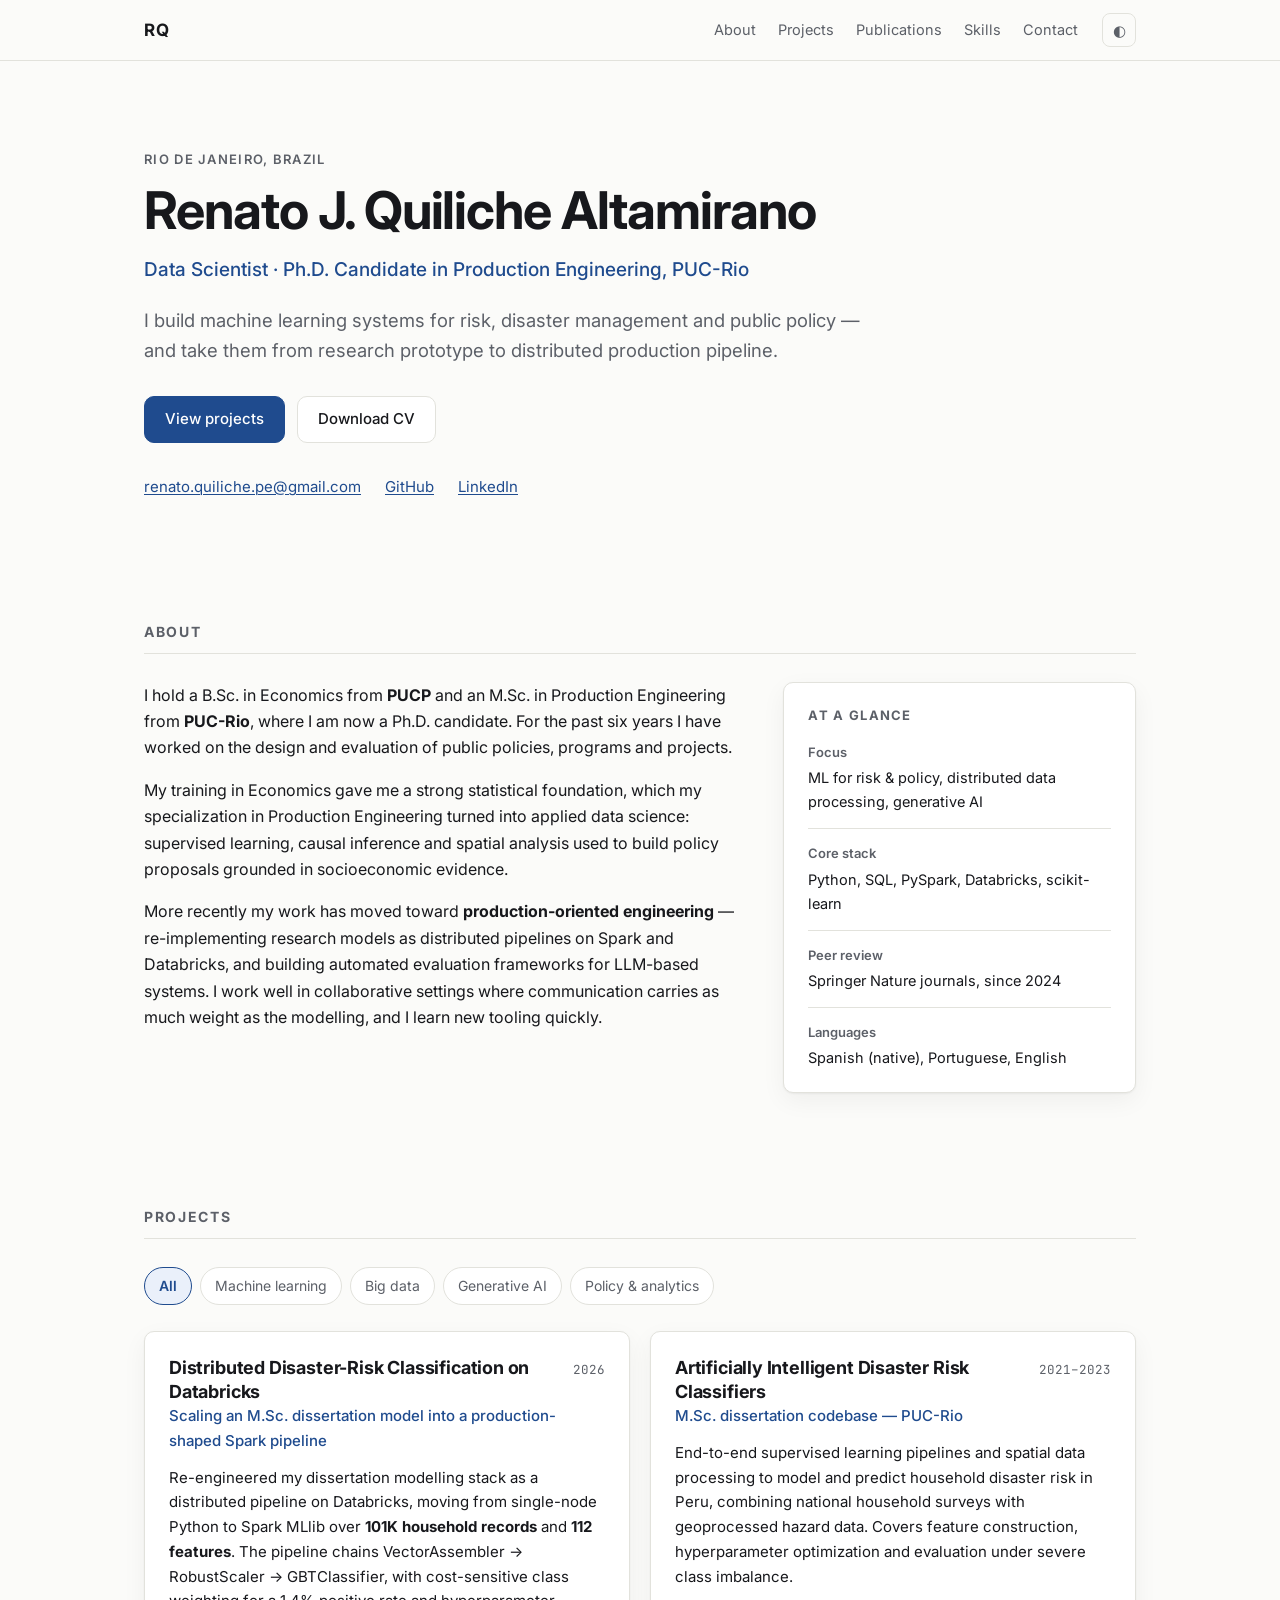
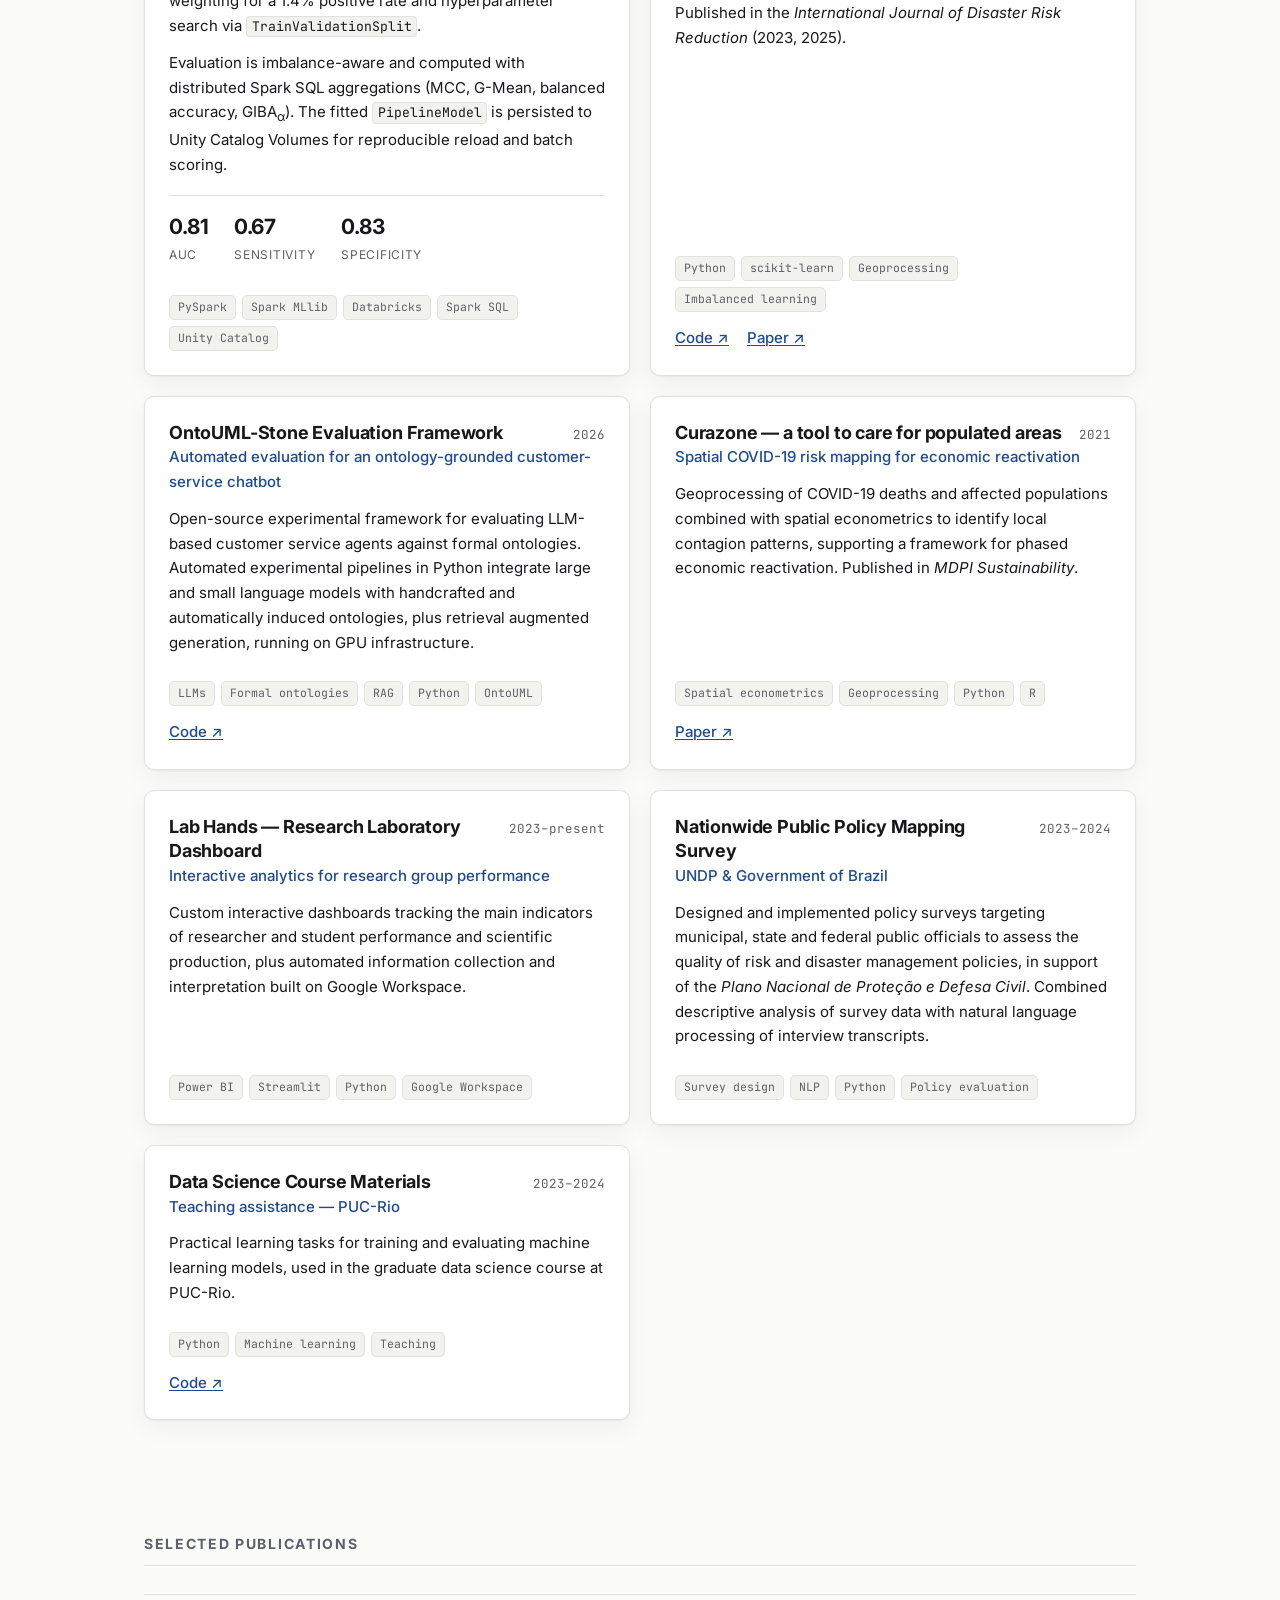
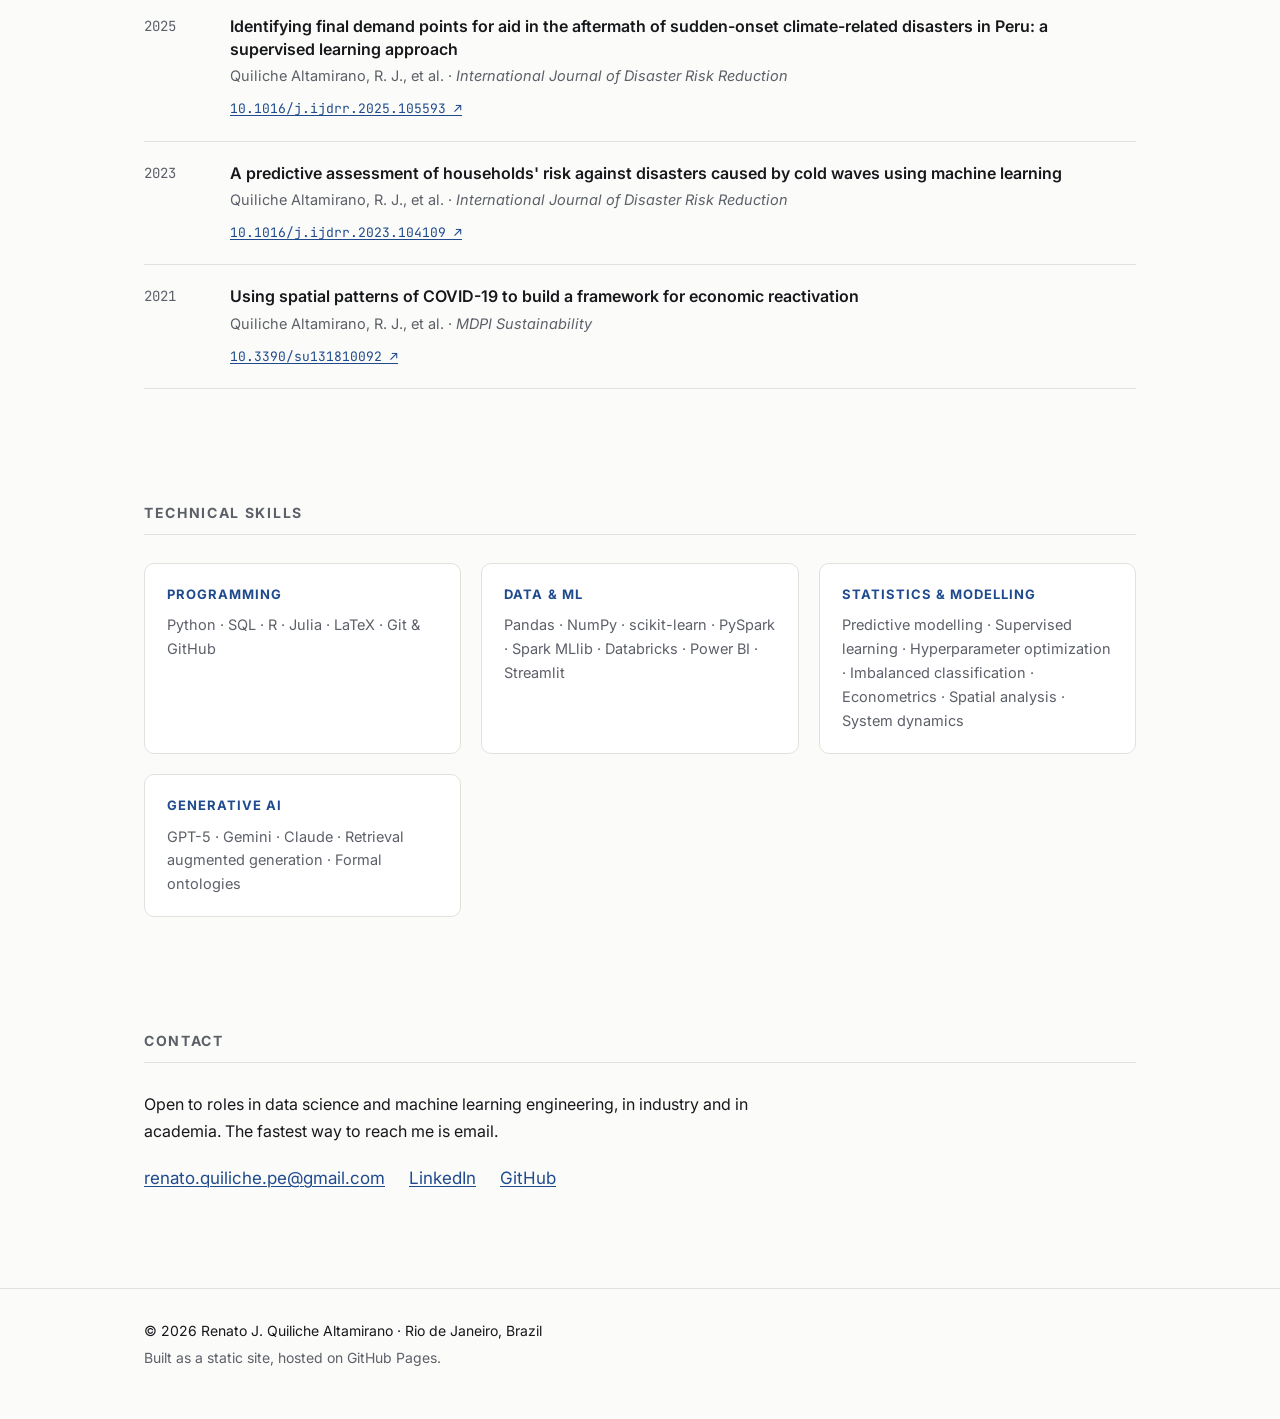
==== index.html @ b29d931a "C" ====
<!DOCTYPE html>
<html lang="en">
<head>
<meta charset="utf-8">
<meta name="viewport" content="width=device-width, initial-scale=1">
<title>Renato Quiliche — Data Scientist</title>
<meta name="description" content="Data scientist and Ph.D. candidate in Production Engineering at PUC-Rio. Machine learning for risk, disaster management and public policy — from research prototype to distributed production pipeline.">
<meta name="author" content="Renato J. Quiliche Altamirano">

<meta property="og:type" content="website">
<meta property="og:title" content="Renato Quiliche — Data Scientist">
<meta property="og:description" content="Machine learning for risk, disaster management and public policy — from research prototype to distributed production pipeline.">
<meta property="og:url" content="https://renatoquiliche.github.io/">

<link rel="preconnect" href="https://fonts.googleapis.com">
<link rel="preconnect" href="https://fonts.gstatic.com" crossorigin>
<link href="https://fonts.googleapis.com/css2?family=Inter:wght@400;500;600;700&family=JetBrains+Mono:wght@400;500&display=swap" rel="stylesheet">
<link rel="stylesheet" href="assets/css/style.css">
<link rel="icon" href="data:image/svg+xml,<svg xmlns='http://www.w3.org/2000/svg' viewBox='0 0 100 100'><text y='.9em' font-size='90'>📊</text></svg>">
</head>
<body>

<a class="skip" href="#main">Skip to content</a>

<header class="site-header">
  <nav class="nav wrap" aria-label="Main">
    <a class="brand" href="#top">RQ</a>
    <ul class="nav-links">
      <li><a href="#about">About</a></li>
      <li><a href="#projects">Projects</a></li>
      <li><a href="#publications">Publications</a></li>
      <li><a href="#skills">Skills</a></li>
      <li><a href="#contact">Contact</a></li>
    </ul>
    <button id="theme-toggle" class="theme-toggle" type="button" aria-label="Toggle colour theme">
      <span aria-hidden="true">◐</span>
    </button>
  </nav>
</header>

<main id="main">

  <!-- ============ HERO ============ -->
  <section class="hero wrap" id="top">
    <p class="eyebrow">Rio de Janeiro, Brazil</p>
    <h1>Renato J. Quiliche Altamirano</h1>
    <p class="role">Data Scientist &middot; Ph.D. Candidate in Production Engineering, PUC-Rio</p>
    <p class="lede">
      I build machine learning systems for risk, disaster management and public policy —
      and take them from research prototype to distributed production pipeline.
    </p>
    <div class="cta-row">
      <a class="btn btn-primary" href="#projects">View projects</a>
      <a class="btn" href="assets/files/renato-quiliche-cv.pdf">Download CV</a>
    </div>
    <ul class="links" aria-label="Profiles">
      <li><a href="mailto:renato.quiliche.pe@gmail.com">renato.quiliche.pe@gmail.com</a></li>
      <li><a href="https://github.com/renatoquiliche" rel="me noopener">GitHub</a></li>
      <li><a href="https://www.linkedin.com/in/renato-quiliche/" rel="me noopener">LinkedIn</a></li>
    </ul>
  </section>

  <!-- ============ ABOUT ============ -->
  <section class="section wrap" id="about">
    <h2 class="section-title">About</h2>
    <div class="about-grid">
      <div class="prose">
        <p>
          I hold a B.Sc. in Economics from <strong>PUCP</strong> and an M.Sc. in Production Engineering
          from <strong>PUC-Rio</strong>, where I am now a Ph.D. candidate. For the past six years I have
          worked on the design and evaluation of public policies, programs and projects.
        </p>
        <p>
          My training in Economics gave me a strong statistical foundation, which my specialization in
          Production Engineering turned into applied data science: supervised learning, causal inference
          and spatial analysis used to build policy proposals grounded in socioeconomic evidence.
        </p>
        <p>
          More recently my work has moved toward <strong>production-oriented engineering</strong> —
          re-implementing research models as distributed pipelines on Spark and Databricks, and building
          automated evaluation frameworks for LLM-based systems. I work well in collaborative settings
          where communication carries as much weight as the modelling, and I learn new tooling quickly.
        </p>
      </div>
      <aside class="facts">
        <h3>At a glance</h3>
        <dl>
          <div><dt>Focus</dt><dd>ML for risk &amp; policy, distributed data processing, generative AI</dd></div>
          <div><dt>Core stack</dt><dd>Python, SQL, PySpark, Databricks, scikit-learn</dd></div>
          <div><dt>Peer review</dt><dd>Springer Nature journals, since 2024</dd></div>
          <div><dt>Languages</dt><dd>Spanish (native), Portuguese, English</dd></div>
        </dl>
      </aside>
    </div>
  </section>

  <!-- ============ PROJECTS ============ -->
  <section class="section wrap" id="projects">
    <h2 class="section-title">Projects</h2>

    <div class="filters" role="group" aria-label="Filter projects by topic">
      <button class="chip is-active" data-filter="all" type="button">All</button>
      <button class="chip" data-filter="ml" type="button">Machine learning</button>
      <button class="chip" data-filter="bigdata" type="button">Big data</button>
      <button class="chip" data-filter="genai" type="button">Generative AI</button>
      <button class="chip" data-filter="policy" type="button">Policy &amp; analytics</button>
    </div>

    <div class="cards" id="project-list">

      <!-- 1 -->
      <article class="card" data-tags="ml bigdata">
        <div class="card-head">
          <h3>Distributed Disaster-Risk Classification on Databricks</h3>
          <span class="year">2026</span>
        </div>
        <p class="card-sub">Scaling an M.Sc. dissertation model into a production-shaped Spark pipeline</p>
        <p>
          Re-engineered my dissertation modelling stack as a distributed pipeline on Databricks, moving
          from single-node Python to Spark MLlib over <strong>101K household records</strong> and
          <strong>112 features</strong>. The pipeline chains VectorAssembler → RobustScaler →
          GBTClassifier, with cost-sensitive class weighting for a 1.4% positive rate and hyperparameter
          search via <code>TrainValidationSplit</code>.
        </p>
        <p>
          Evaluation is imbalance-aware and computed with distributed Spark SQL aggregations
          (MCC, G-Mean, balanced accuracy, GIBA<sub>α</sub>). The fitted <code>PipelineModel</code> is
          persisted to Unity Catalog Volumes for reproducible reload and batch scoring.
        </p>
        <ul class="metrics">
          <li><b>0.81</b><span>AUC</span></li>
          <li><b>0.67</b><span>Sensitivity</span></li>
          <li><b>0.83</b><span>Specificity</span></li>
        </ul>
        <ul class="tags">
          <li>PySpark</li><li>Spark MLlib</li><li>Databricks</li><li>Spark SQL</li><li>Unity Catalog</li>
        </ul>
        <!-- TODO: add repo link once the notebook is pushed -->
      </article>

      <!-- 2 -->
      <article class="card" data-tags="ml policy">
        <div class="card-head">
          <h3>Artificially Intelligent Disaster Risk Classifiers</h3>
          <span class="year">2021–2023</span>
        </div>
        <p class="card-sub">M.Sc. dissertation codebase — PUC-Rio</p>
        <p>
          End-to-end supervised learning pipelines and spatial data processing to model and predict
          household disaster risk in Peru, combining national household surveys with geoprocessed
          hazard data. Covers feature construction, hyperparameter optimization and evaluation under
          severe class imbalance.
        </p>
        <p>Published in the <em>International Journal of Disaster Risk Reduction</em> (2023, 2025).</p>
        <ul class="tags">
          <li>Python</li><li>scikit-learn</li><li>Geoprocessing</li><li>Imbalanced learning</li>
        </ul>
        <p class="card-links">
          <a href="https://github.com/renatoquiliche/Tesis-PUCRio-RenatoQuiliche" rel="noopener">Code&nbsp;↗</a>
          <a href="https://doi.org/10.1016/j.ijdrr.2023.104109" rel="noopener">Paper&nbsp;↗</a>
        </p>
      </article>

      <!-- 3 -->
      <article class="card" data-tags="genai ml">
        <div class="card-head">
          <h3>OntoUML-Stone Evaluation Framework</h3>
          <span class="year">2026</span>
        </div>
        <p class="card-sub">Automated evaluation for an ontology-grounded customer-service chatbot</p>
        <p>
          Open-source experimental framework for evaluating LLM-based customer service agents against
          formal ontologies. Automated experimental pipelines in Python integrate large and small
          language models with handcrafted and automatically induced ontologies, plus retrieval
          augmented generation, running on GPU infrastructure.
        </p>
        <ul class="tags">
          <li>LLMs</li><li>Formal ontologies</li><li>RAG</li><li>Python</li><li>OntoUML</li>
        </ul>
        <p class="card-links">
          <a href="https://github.com/renatoquiliche/OntoUML-Stone-Public" rel="noopener">Code&nbsp;↗</a>
        </p>
      </article>

      <!-- 4 -->
      <article class="card" data-tags="policy ml">
        <div class="card-head">
          <h3>Curazone — a tool to care for populated areas</h3>
          <span class="year">2021</span>
        </div>
        <p class="card-sub">Spatial COVID-19 risk mapping for economic reactivation</p>
        <p>
          Geoprocessing of COVID-19 deaths and affected populations combined with spatial econometrics
          to identify local contagion patterns, supporting a framework for phased economic reactivation.
          Published in <em>MDPI Sustainability</em>.
        </p>
        <ul class="tags">
          <li>Spatial econometrics</li><li>Geoprocessing</li><li>Python</li><li>R</li>
        </ul>
        <p class="card-links">
          <a href="https://doi.org/10.3390/su131810092" rel="noopener">Paper&nbsp;↗</a>
        </p>
      </article>

      <!-- 5 -->
      <article class="card" data-tags="policy">
        <div class="card-head">
          <h3>Lab Hands — Research Laboratory Dashboard</h3>
          <span class="year">2023–present</span>
        </div>
        <p class="card-sub">Interactive analytics for research group performance</p>
        <p>
          Custom interactive dashboards tracking the main indicators of researcher and student
          performance and scientific production, plus automated information collection and
          interpretation built on Google Workspace.
        </p>
        <ul class="tags">
          <li>Power BI</li><li>Streamlit</li><li>Python</li><li>Google Workspace</li>
        </ul>
      </article>

      <!-- 6 -->
      <article class="card" data-tags="policy genai">
        <div class="card-head">
          <h3>Nationwide Public Policy Mapping Survey</h3>
          <span class="year">2023–2024</span>
        </div>
        <p class="card-sub">UNDP &amp; Government of Brazil</p>
        <p>
          Designed and implemented policy surveys targeting municipal, state and federal public officials
          to assess the quality of risk and disaster management policies, in support of the
          <em>Plano Nacional de Proteção e Defesa Civil</em>. Combined descriptive analysis of survey data
          with natural language processing of interview transcripts.
        </p>
        <ul class="tags">
          <li>Survey design</li><li>NLP</li><li>Python</li><li>Policy evaluation</li>
        </ul>
      </article>

      <!-- 7 -->
      <article class="card" data-tags="ml">
        <div class="card-head">
          <h3>Data Science Course Materials</h3>
          <span class="year">2023–2024</span>
        </div>
        <p class="card-sub">Teaching assistance — PUC-Rio</p>
        <p>
          Practical learning tasks for training and evaluating machine learning models, used in the
          graduate data science course at PUC-Rio.
        </p>
        <ul class="tags">
          <li>Python</li><li>Machine learning</li><li>Teaching</li>
        </ul>
        <p class="card-links">
          <a href="https://github.com/renatoquiliche/DataScience-PUCRio-FB" rel="noopener">Code&nbsp;↗</a>
        </p>
      </article>

    </div>
  </section>

  <!-- ============ PUBLICATIONS ============ -->
  <section class="section wrap" id="publications">
    <h2 class="section-title">Selected publications</h2>
    <ol class="pubs">
      <li>
        <span class="pub-year">2025</span>
        <div>
          <p class="pub-title">Identifying final demand points for aid in the aftermath of sudden-onset
            climate-related disasters in Peru: a supervised learning approach</p>
          <p class="pub-venue">Quiliche Altamirano, R. J., et al. · <em>International Journal of Disaster Risk Reduction</em></p>
          <a href="https://doi.org/10.1016/j.ijdrr.2025.105593" rel="noopener">10.1016/j.ijdrr.2025.105593&nbsp;↗</a>
        </div>
      </li>
      <li>
        <span class="pub-year">2023</span>
        <div>
          <p class="pub-title">A predictive assessment of households' risk against disasters caused by
            cold waves using machine learning</p>
          <p class="pub-venue">Quiliche Altamirano, R. J., et al. · <em>International Journal of Disaster Risk Reduction</em></p>
          <a href="https://doi.org/10.1016/j.ijdrr.2023.104109" rel="noopener">10.1016/j.ijdrr.2023.104109&nbsp;↗</a>
        </div>
      </li>
      <li>
        <span class="pub-year">2021</span>
        <div>
          <p class="pub-title">Using spatial patterns of COVID-19 to build a framework for economic reactivation</p>
          <p class="pub-venue">Quiliche Altamirano, R. J., et al. · <em>MDPI Sustainability</em></p>
          <a href="https://doi.org/10.3390/su131810092" rel="noopener">10.3390/su131810092&nbsp;↗</a>
        </div>
      </li>
    </ol>
  </section>

  <!-- ============ SKILLS ============ -->
  <section class="section wrap" id="skills">
    <h2 class="section-title">Technical skills</h2>
    <div class="skill-grid">
      <div class="skill">
        <h3>Programming</h3>
        <p>Python · SQL · R · Julia · LaTeX · Git &amp; GitHub</p>
      </div>
      <div class="skill">
        <h3>Data &amp; ML</h3>
        <p>Pandas · NumPy · scikit-learn · PySpark · Spark MLlib · Databricks · Power BI · Streamlit</p>
      </div>
      <div class="skill">
        <h3>Statistics &amp; modelling</h3>
        <p>Predictive modelling · Supervised learning · Hyperparameter optimization · Imbalanced classification · Econometrics · Spatial analysis · System dynamics</p>
      </div>
      <div class="skill">
        <h3>Generative AI</h3>
        <p>GPT-5 · Gemini · Claude · Retrieval augmented generation · Formal ontologies</p>
      </div>
    </div>
  </section>

  <!-- ============ CONTACT ============ -->
  <section class="section wrap" id="contact">
    <h2 class="section-title">Contact</h2>
    <p class="prose">
      Open to roles in data science and machine learning engineering, in industry and in academia.
      The fastest way to reach me is email.
    </p>
    <ul class="links big">
      <li><a href="mailto:renato.quiliche.pe@gmail.com">renato.quiliche.pe@gmail.com</a></li>
      <li><a href="https://www.linkedin.com/in/renato-quiliche/" rel="noopener">LinkedIn</a></li>
      <li><a href="https://github.com/renatoquiliche" rel="noopener">GitHub</a></li>
    </ul>
  </section>

</main>

<footer class="site-footer">
  <div class="wrap">
    <p>&copy; <span id="year">2026</span> Renato J. Quiliche Altamirano · Rio de Janeiro, Brazil</p>
    <p class="muted">Built as a static site, hosted on GitHub Pages.</p>
  </div>
</footer>

<script src="assets/js/main.js"></script>
</body>
</html>
---- assets/css/style.css ----
/* =========================================================
   Renato Quiliche — portfolio
   Palette tokens are defined once on :root, then swapped
   for dark mode (system preference + manual override).
   ========================================================= */

:root {
  --bg:          #fbfbf9;
  --bg-raised:   #ffffff;
  --bg-sunken:   #f2f2ee;
  --text:        #17181c;
  --text-muted:  #5c6068;
  --border:      #e2e2dc;
  --accent:      #1f4b8e;
  --accent-soft: #eaf0fa;
  --shadow:      0 1px 2px rgba(20,22,28,.05), 0 8px 24px rgba(20,22,28,.05);

  --maxw: 1040px;
  --radius: 10px;

  --font: "Inter", -apple-system, BlinkMacSystemFont, "Segoe UI", Roboto, sans-serif;
  --mono: "JetBrains Mono", ui-monospace, SFMono-Regular, Menlo, Consolas, monospace;

  color-scheme: light;
}

@media (prefers-color-scheme: dark) {
  :root:not([data-theme="light"]) {
    --bg:          #0f1114;
    --bg-raised:   #16191d;
    --bg-sunken:   #1b1f24;
    --text:        #e8e9ea;
    --text-muted:  #9aa0a8;
    --border:      #272c32;
    --accent:      #7aa7e8;
    --accent-soft: #182534;
    --shadow:      0 1px 2px rgba(0,0,0,.3), 0 8px 24px rgba(0,0,0,.25);
    color-scheme: dark;
  }
}

:root[data-theme="dark"] {
  --bg:          #0f1114;
  --bg-raised:   #16191d;
  --bg-sunken:   #1b1f24;
  --text:        #e8e9ea;
  --text-muted:  #9aa0a8;
  --border:      #272c32;
  --accent:      #7aa7e8;
  --accent-soft: #182534;
  --shadow:      0 1px 2px rgba(0,0,0,.3), 0 8px 24px rgba(0,0,0,.25);
  color-scheme: dark;
}

/* ---------- base ---------- */

*, *::before, *::after { box-sizing: border-box; }

html { scroll-behavior: smooth; scroll-padding-top: 80px; }

body {
  margin: 0;
  background: var(--bg);
  color: var(--text);
  font-family: var(--font);
  font-size: 16px;
  line-height: 1.65;
  -webkit-font-smoothing: antialiased;
}

img { max-width: 100%; height: auto; }

a { color: var(--accent); text-decoration-thickness: 1px; text-underline-offset: 2px; }
a:hover { text-decoration-thickness: 2px; }

code {
  font-family: var(--mono);
  font-size: .875em;
  background: var(--bg-sunken);
  border: 1px solid var(--border);
  border-radius: 4px;
  padding: .1em .35em;
}

.wrap { max-width: var(--maxw); margin-inline: auto; padding-inline: 24px; }

.skip {
  position: absolute; left: -9999px;
  background: var(--accent); color: #fff; padding: 10px 16px; z-index: 100;
}
.skip:focus { left: 12px; top: 12px; }

:focus-visible { outline: 2px solid var(--accent); outline-offset: 2px; border-radius: 3px; }

/* ---------- header / nav ---------- */

.site-header {
  position: sticky; top: 0; z-index: 50;
  background: color-mix(in srgb, var(--bg) 88%, transparent);
  backdrop-filter: blur(8px);
  border-bottom: 1px solid var(--border);
}

.nav {
  display: flex; align-items: center; gap: 24px;
  height: 60px;
}

.brand {
  font-weight: 700; font-size: 17px; letter-spacing: .04em;
  color: var(--text); text-decoration: none;
}

.nav-links {
  display: flex; gap: 22px;
  list-style: none; margin: 0; padding: 0;
  margin-left: auto;
  font-size: 14.5px;
}
.nav-links a { color: var(--text-muted); text-decoration: none; }
.nav-links a:hover { color: var(--text); }

.theme-toggle {
  background: transparent; border: 1px solid var(--border);
  color: var(--text-muted);
  width: 34px; height: 34px; border-radius: 8px;
  cursor: pointer; font-size: 15px; line-height: 1;
}
.theme-toggle:hover { color: var(--text); border-color: var(--text-muted); }

@media (max-width: 720px) {
  .nav-links { display: none; }
  .theme-toggle { margin-left: auto; }
}

/* ---------- hero ---------- */

.hero { padding: 88px 24px 64px; }

.eyebrow {
  margin: 0 0 12px;
  font-size: 13px; letter-spacing: .1em; text-transform: uppercase;
  color: var(--text-muted); font-weight: 600;
}

.hero h1 {
  margin: 0;
  font-size: clamp(34px, 6vw, 52px);
  line-height: 1.1;
  letter-spacing: -.02em;
  font-weight: 700;
}

.role {
  margin: 14px 0 0;
  font-size: clamp(16px, 2.4vw, 19px);
  color: var(--accent);
  font-weight: 500;
}

.lede {
  margin: 20px 0 0;
  max-width: 60ch;
  font-size: clamp(16.5px, 2.2vw, 18.5px);
  color: var(--text-muted);
}

.cta-row { display: flex; flex-wrap: wrap; gap: 12px; margin-top: 30px; }

.btn {
  display: inline-block;
  padding: 10px 20px;
  border: 1px solid var(--border);
  border-radius: var(--radius);
  background: var(--bg-raised);
  color: var(--text);
  font-size: 15px; font-weight: 500;
  text-decoration: none;
}
.btn:hover { border-color: var(--text-muted); }
.btn-primary {
  background: var(--accent); border-color: var(--accent); color: #fff;
}
.btn-primary:hover { filter: brightness(1.08); border-color: var(--accent); }

.links {
  display: flex; flex-wrap: wrap; gap: 8px 24px;
  list-style: none; margin: 32px 0 0; padding: 0;
  font-size: 15px;
}
.links.big { font-size: 17px; margin-top: 20px; }

/* ---------- sections ---------- */

.section { padding: 56px 24px; }

.section-title {
  margin: 0 0 28px;
  font-size: 14px; font-weight: 700;
  letter-spacing: .12em; text-transform: uppercase;
  color: var(--text-muted);
  padding-bottom: 10px;
  border-bottom: 1px solid var(--border);
}

.prose { max-width: 68ch; }
.prose p { margin: 0 0 16px; }

/* ---------- about ---------- */

.about-grid {
  display: grid;
  grid-template-columns: minmax(0, 1.7fr) minmax(0, 1fr);
  gap: 40px;
  align-items: start;
}
@media (max-width: 800px) { .about-grid { grid-template-columns: 1fr; gap: 28px; } }

.facts {
  background: var(--bg-raised);
  border: 1px solid var(--border);
  border-radius: var(--radius);
  padding: 22px 24px;
  box-shadow: var(--shadow);
}
.facts h3 {
  margin: 0 0 16px;
  font-size: 13px; letter-spacing: .1em; text-transform: uppercase;
  color: var(--text-muted);
}
.facts dl { margin: 0; }
.facts dl > div + div { margin-top: 14px; padding-top: 14px; border-top: 1px solid var(--border); }
.facts dt { font-size: 13px; color: var(--text-muted); font-weight: 600; }
.facts dd { margin: 3px 0 0; font-size: 14.5px; }

/* ---------- filters ---------- */

.filters { display: flex; flex-wrap: wrap; gap: 8px; margin-bottom: 26px; }

.chip {
  font: inherit; font-size: 14px;
  padding: 6px 14px;
  border: 1px solid var(--border);
  border-radius: 999px;
  background: var(--bg-raised);
  color: var(--text-muted);
  cursor: pointer;
}
.chip:hover { color: var(--text); }
.chip.is-active {
  background: var(--accent-soft);
  border-color: var(--accent);
  color: var(--accent);
  font-weight: 600;
}

/* ---------- project cards ---------- */

.cards {
  display: grid;
  grid-template-columns: repeat(auto-fill, minmax(340px, 1fr));
  gap: 20px;
}
@media (max-width: 640px) { .cards { grid-template-columns: 1fr; } }

.card {
  background: var(--bg-raised);
  border: 1px solid var(--border);
  border-radius: var(--radius);
  padding: 24px;
  box-shadow: var(--shadow);
  display: flex; flex-direction: column;
}
.card[hidden] { display: none; }

.card-head {
  display: flex; align-items: baseline; justify-content: space-between; gap: 14px;
}
.card-head h3 {
  margin: 0;
  font-size: 18px; line-height: 1.35; letter-spacing: -.01em;
}
.year {
  font-family: var(--mono); font-size: 12.5px;
  color: var(--text-muted); white-space: nowrap;
}

.card-sub {
  margin: 8px 0 14px;
  font-size: 14.5px; color: var(--accent); font-weight: 500;
}
.card p { margin: 0 0 12px; font-size: 15px; }

.metrics {
  display: flex; gap: 26px;
  list-style: none; margin: 6px 0 16px; padding: 14px 0 0;
  border-top: 1px solid var(--border);
}
.metrics li { display: flex; flex-direction: column; }
.metrics b { font-size: 21px; font-weight: 700; letter-spacing: -.02em; }
.metrics span { font-size: 12px; color: var(--text-muted); text-transform: uppercase; letter-spacing: .06em; }

.tags {
  display: flex; flex-wrap: wrap; gap: 6px;
  list-style: none; margin: auto 0 0; padding: 14px 0 0;
}
.tags li {
  font-family: var(--mono); font-size: 11.5px;
  background: var(--bg-sunken);
  border: 1px solid var(--border);
  border-radius: 5px;
  padding: 2px 8px;
  color: var(--text-muted);
}

.card-links { display: flex; gap: 18px; margin: 14px 0 0 !important; font-size: 14.5px; font-weight: 500; }

/* ---------- publications ---------- */

.pubs { list-style: none; margin: 0; padding: 0; }
.pubs li {
  display: grid; grid-template-columns: 70px 1fr; gap: 16px;
  padding: 20px 0;
  border-top: 1px solid var(--border);
}
.pubs li:last-child { border-bottom: 1px solid var(--border); }
@media (max-width: 560px) { .pubs li { grid-template-columns: 1fr; gap: 4px; } }

.pub-year { font-family: var(--mono); font-size: 14px; color: var(--text-muted); }
.pub-title { margin: 0; font-weight: 600; font-size: 16px; line-height: 1.4; }
.pub-venue { margin: 4px 0 6px; font-size: 14.5px; color: var(--text-muted); }
.pubs a { font-family: var(--mono); font-size: 13px; }

/* ---------- skills ---------- */

.skill-grid {
  display: grid;
  grid-template-columns: repeat(auto-fit, minmax(240px, 1fr));
  gap: 20px;
}
.skill {
  background: var(--bg-raised);
  border: 1px solid var(--border);
  border-radius: var(--radius);
  padding: 20px 22px;
}
.skill h3 {
  margin: 0 0 8px;
  font-size: 13px; letter-spacing: .08em; text-transform: uppercase;
  color: var(--accent);
}
.skill p { margin: 0; font-size: 14.5px; color: var(--text-muted); }

/* ---------- footer ---------- */

.site-footer {
  margin-top: 40px;
  border-top: 1px solid var(--border);
  padding: 30px 0 50px;
  font-size: 14px;
}
.site-footer p { margin: 0; }
.muted { color: var(--text-muted); margin-top: 4px !important; }

@media print {
  .site-header, .filters, .cta-row, .theme-toggle { display: none; }
  .card { break-inside: avoid; box-shadow: none; }
}
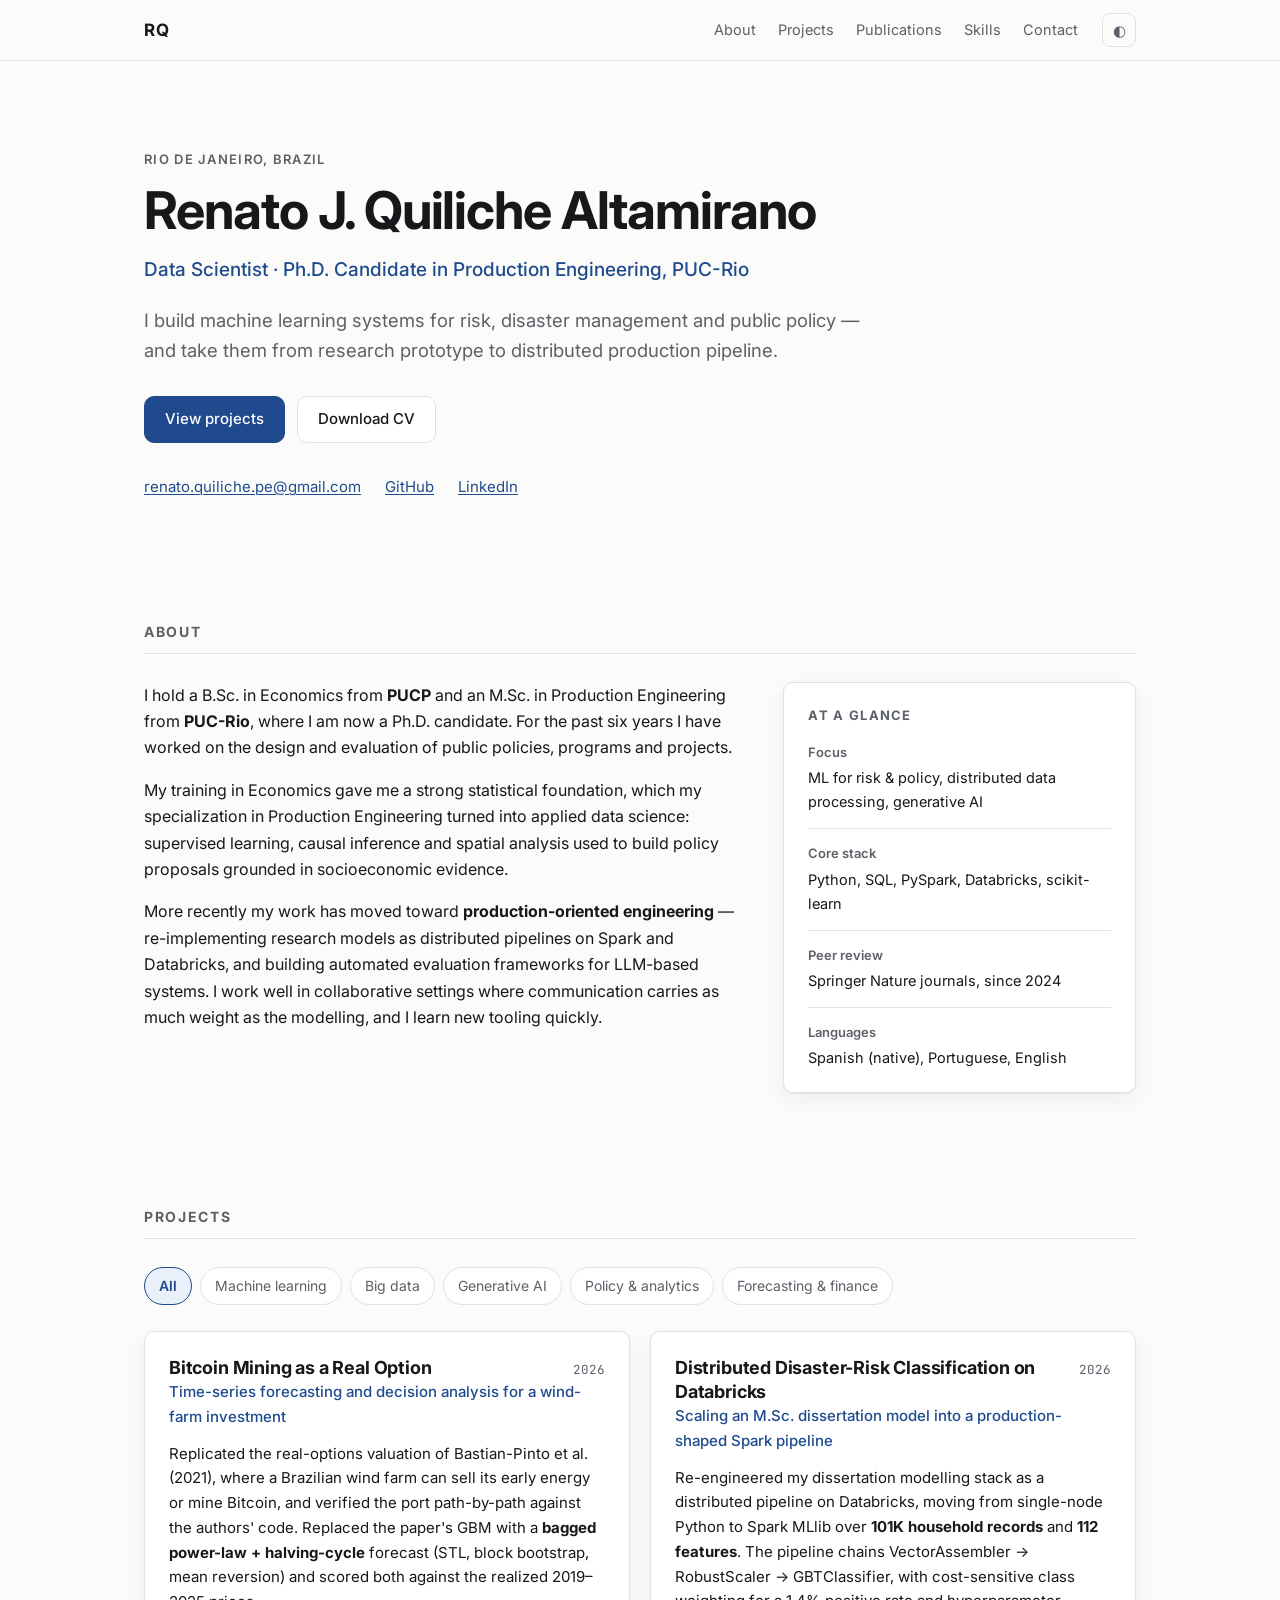
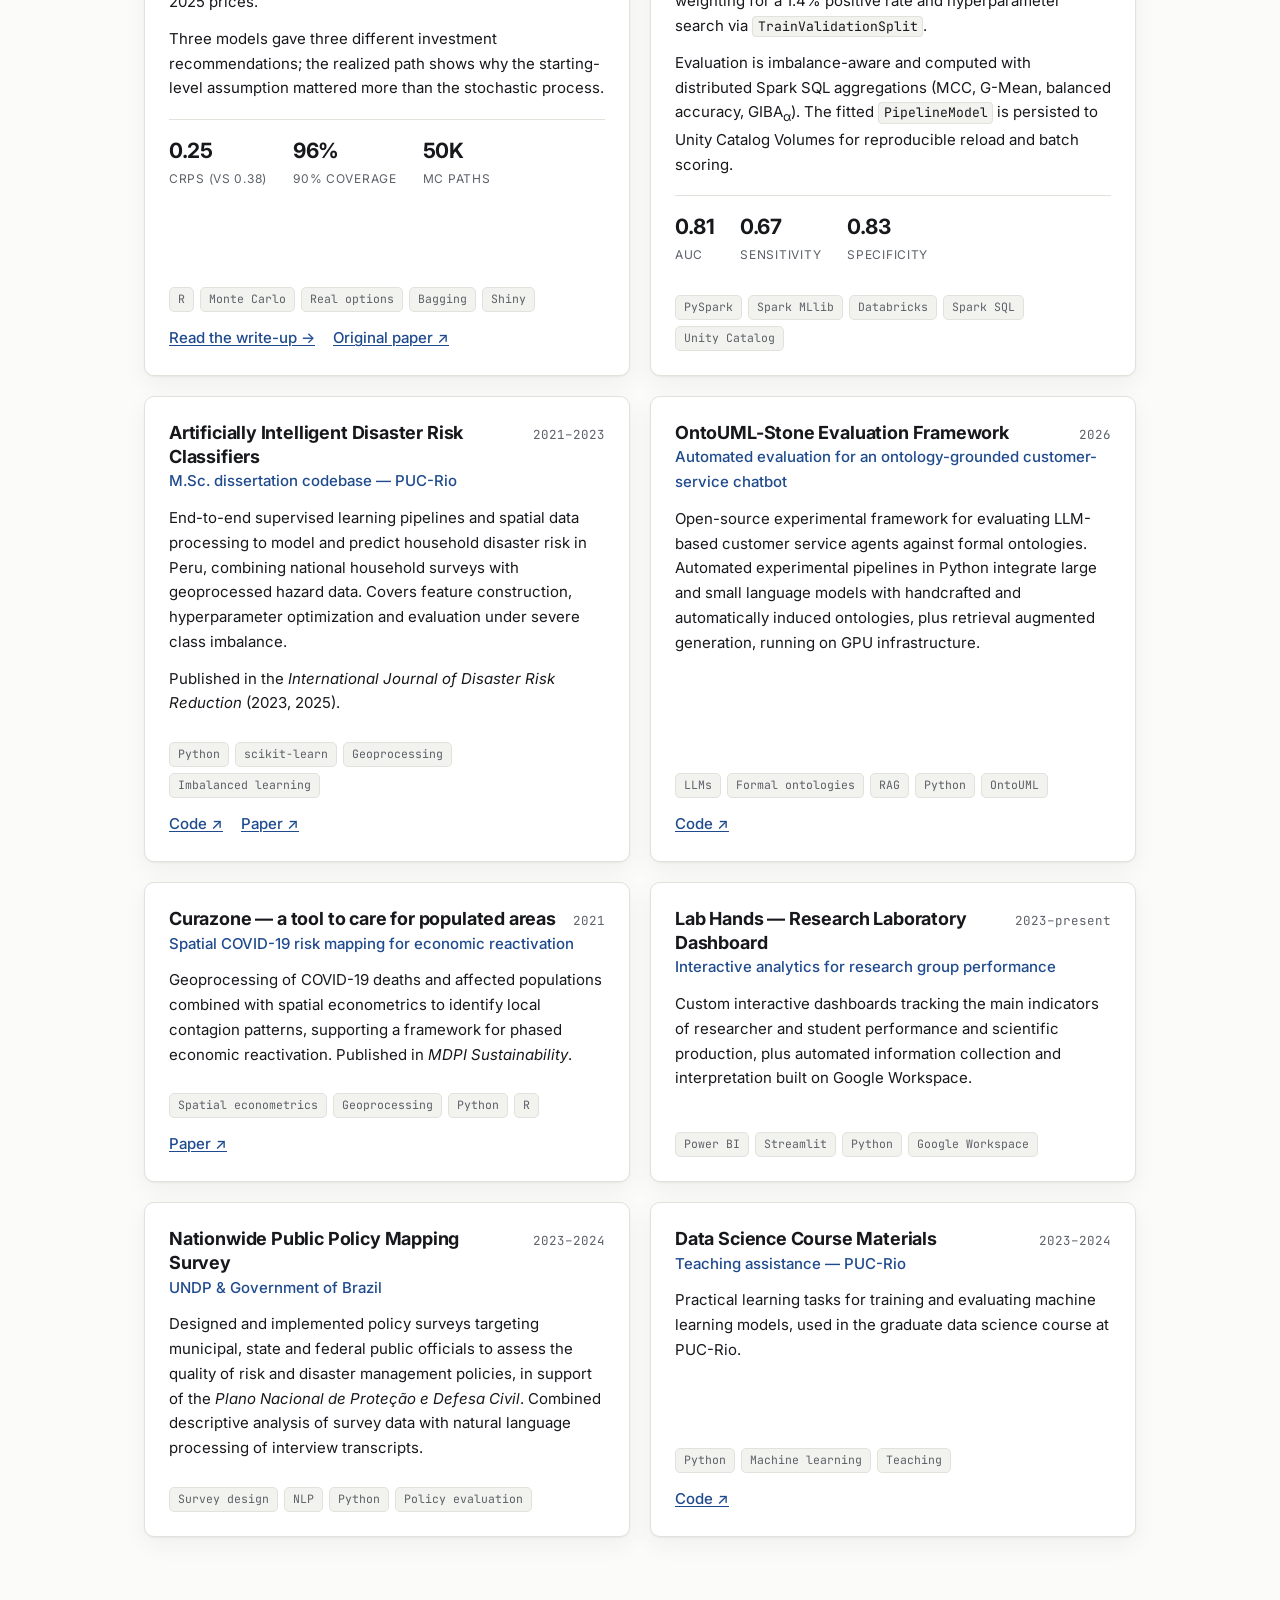
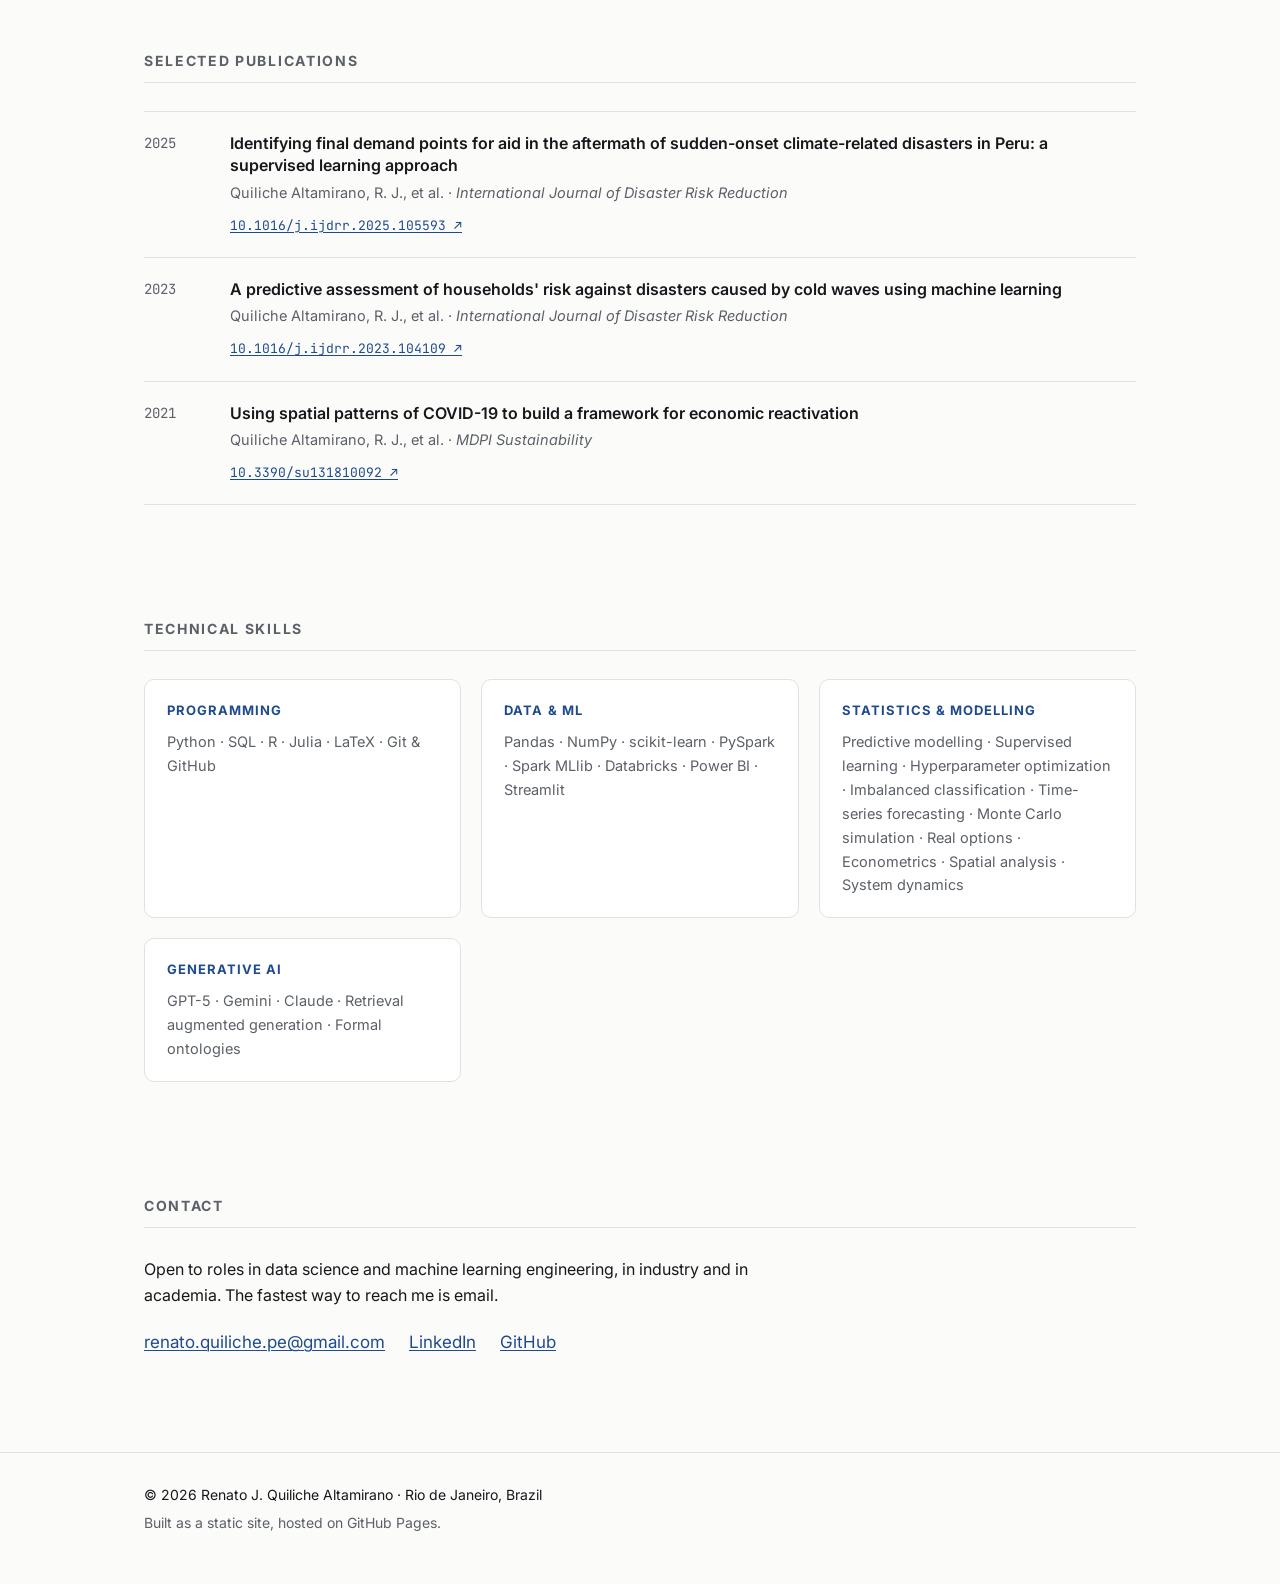
==== commit 9b263ab4: "Add Bitcoin mining real-options project and rewrite README New write-up page with the decision tree," ====
--- a/index.html
+++ b/index.html
@@ -104,9 +104,42 @@
       <button class="chip" data-filter="bigdata" type="button">Big data</button>
       <button class="chip" data-filter="genai" type="button">Generative AI</button>
       <button class="chip" data-filter="policy" type="button">Policy &amp; analytics</button>
+      <button class="chip" data-filter="finance" type="button">Forecasting &amp; finance</button>
     </div>
 
     <div class="cards" id="project-list">
+
+      <!-- 0 -->
+      <article class="card" data-tags="finance ml">
+        <div class="card-head">
+          <h3>Bitcoin Mining as a Real Option</h3>
+          <span class="year">2026</span>
+        </div>
+        <p class="card-sub">Time-series forecasting and decision analysis for a wind-farm investment</p>
+        <p>
+          Replicated the real-options valuation of Bastian-Pinto et al. (2021), where a Brazilian wind
+          farm can sell its early energy or mine Bitcoin, and verified the port path-by-path against the
+          authors' code. Replaced the paper's GBM with a <strong>bagged power-law + halving-cycle</strong>
+          forecast (STL, block bootstrap, mean reversion) and scored both against the realized 2019–2025
+          prices.
+        </p>
+        <p>
+          Three models gave three different investment recommendations; the realized path shows why the
+          starting-level assumption mattered more than the stochastic process.
+        </p>
+        <ul class="metrics">
+          <li><b>0.25</b><span>CRPS (vs 0.38)</span></li>
+          <li><b>96%</b><span>90% coverage</span></li>
+          <li><b>50K</b><span>MC paths</span></li>
+        </ul>
+        <ul class="tags">
+          <li>R</li><li>Monte Carlo</li><li>Real options</li><li>Bagging</li><li>Shiny</li>
+        </ul>
+        <p class="card-links">
+          <a href="projects/btc-mining-real-options.html">Read the write-up&nbsp;→</a>
+          <a href="https://doi.org/10.1016/j.rser.2020.110520" rel="noopener">Original paper&nbsp;↗</a>
+        </p>
+      </article>
 
       <!-- 1 -->
       <article class="card" data-tags="ml bigdata">
@@ -306,7 +339,7 @@
       </div>
       <div class="skill">
         <h3>Statistics &amp; modelling</h3>
-        <p>Predictive modelling · Supervised learning · Hyperparameter optimization · Imbalanced classification · Econometrics · Spatial analysis · System dynamics</p>
+        <p>Predictive modelling · Supervised learning · Hyperparameter optimization · Imbalanced classification · Time-series forecasting · Monte Carlo simulation · Real options · Econometrics · Spatial analysis · System dynamics</p>
       </div>
       <div class="skill">
         <h3>Generative AI</h3>
--- a/assets/css/style.css
+++ b/assets/css/style.css
@@ -362,6 +362,87 @@
 .site-footer p { margin: 0; }
 .muted { color: var(--text-muted); margin-top: 4px !important; }
 
+/* ---------- project pages ---------- */
+
+.page-hero { padding-bottom: 32px; }
+.eyebrow .back { color: inherit; text-decoration: none; }
+.eyebrow .back:hover { color: var(--accent); }
+
+.metrics-wide { flex-wrap: wrap; gap: 18px 32px; margin-top: 30px; }
+.tags-inline { margin-top: 4px; }
+
+.sub { margin: 36px 0 12px; font-size: 17px; letter-spacing: -.01em; }
+
+/* Figures are rendered on white, so keep a white frame in dark mode too. */
+.fig { margin: 28px 0 8px; }
+.fig-frame {
+  display: block;
+  background: #fff;
+  border: 1px solid var(--border);
+  border-radius: var(--radius);
+  padding: 12px;
+  box-shadow: var(--shadow);
+}
+.fig-frame img { display: block; width: 100%; }
+.fig figcaption {
+  margin-top: 10px; max-width: 80ch;
+  font-size: 14px; color: var(--text-muted);
+}
+@media (max-width: 640px) {
+  .fig-wide .fig-frame { overflow-x: auto; }
+  .fig-wide .fig-frame img { width: 640px; max-width: none; }
+}
+
+.eq {
+  margin: 18px 0 10px;
+  padding: 6px 20px;
+  background: var(--bg-raised);
+  border: 1px solid var(--border);
+  border-radius: var(--radius);
+  overflow-x: auto;
+}
+.eq .katex-display { margin: .9em 0; overflow-x: auto; overflow-y: hidden; }
+.eq-note { font-size: 15px; color: var(--text-muted); }
+
+.list { margin: 0; padding-left: 1.2em; }
+.list li { margin-bottom: 10px; }
+
+.cols-3 {
+  display: grid;
+  grid-template-columns: repeat(auto-fit, minmax(240px, 1fr));
+  gap: 16px;
+  margin-top: 24px;
+}
+.callout {
+  background: var(--bg-raised);
+  border: 1px solid var(--border);
+  border-top: 3px solid var(--callout, var(--accent));
+  border-radius: var(--radius);
+  padding: 16px 18px;
+}
+.callout h3 { margin: 0 0 6px; font-size: 14px; }
+.callout p { margin: 0; font-size: 14.5px; color: var(--text-muted); }
+.c-a { --callout: #3a6fd8; }
+.c-b { --callout: #e0663a; }
+.c-c { --callout: #1fa37a; }
+
+.takeaways {
+  margin-top: 28px; max-width: 68ch;
+  background: var(--accent-soft);
+  border: 1px solid var(--border);
+  border-radius: var(--radius);
+  padding: 18px 22px;
+}
+.takeaways h3 {
+  margin: 0 0 10px;
+  font-size: 13px; letter-spacing: .1em; text-transform: uppercase;
+  color: var(--accent);
+}
+.takeaways ol { margin: 0; padding-left: 1.2em; }
+.takeaways li { margin-bottom: 8px; }
+
+.page-links { margin-top: 24px !important; }
+
 @media print {
   .site-header, .filters, .cta-row, .theme-toggle { display: none; }
   .card { break-inside: avoid; box-shadow: none; }
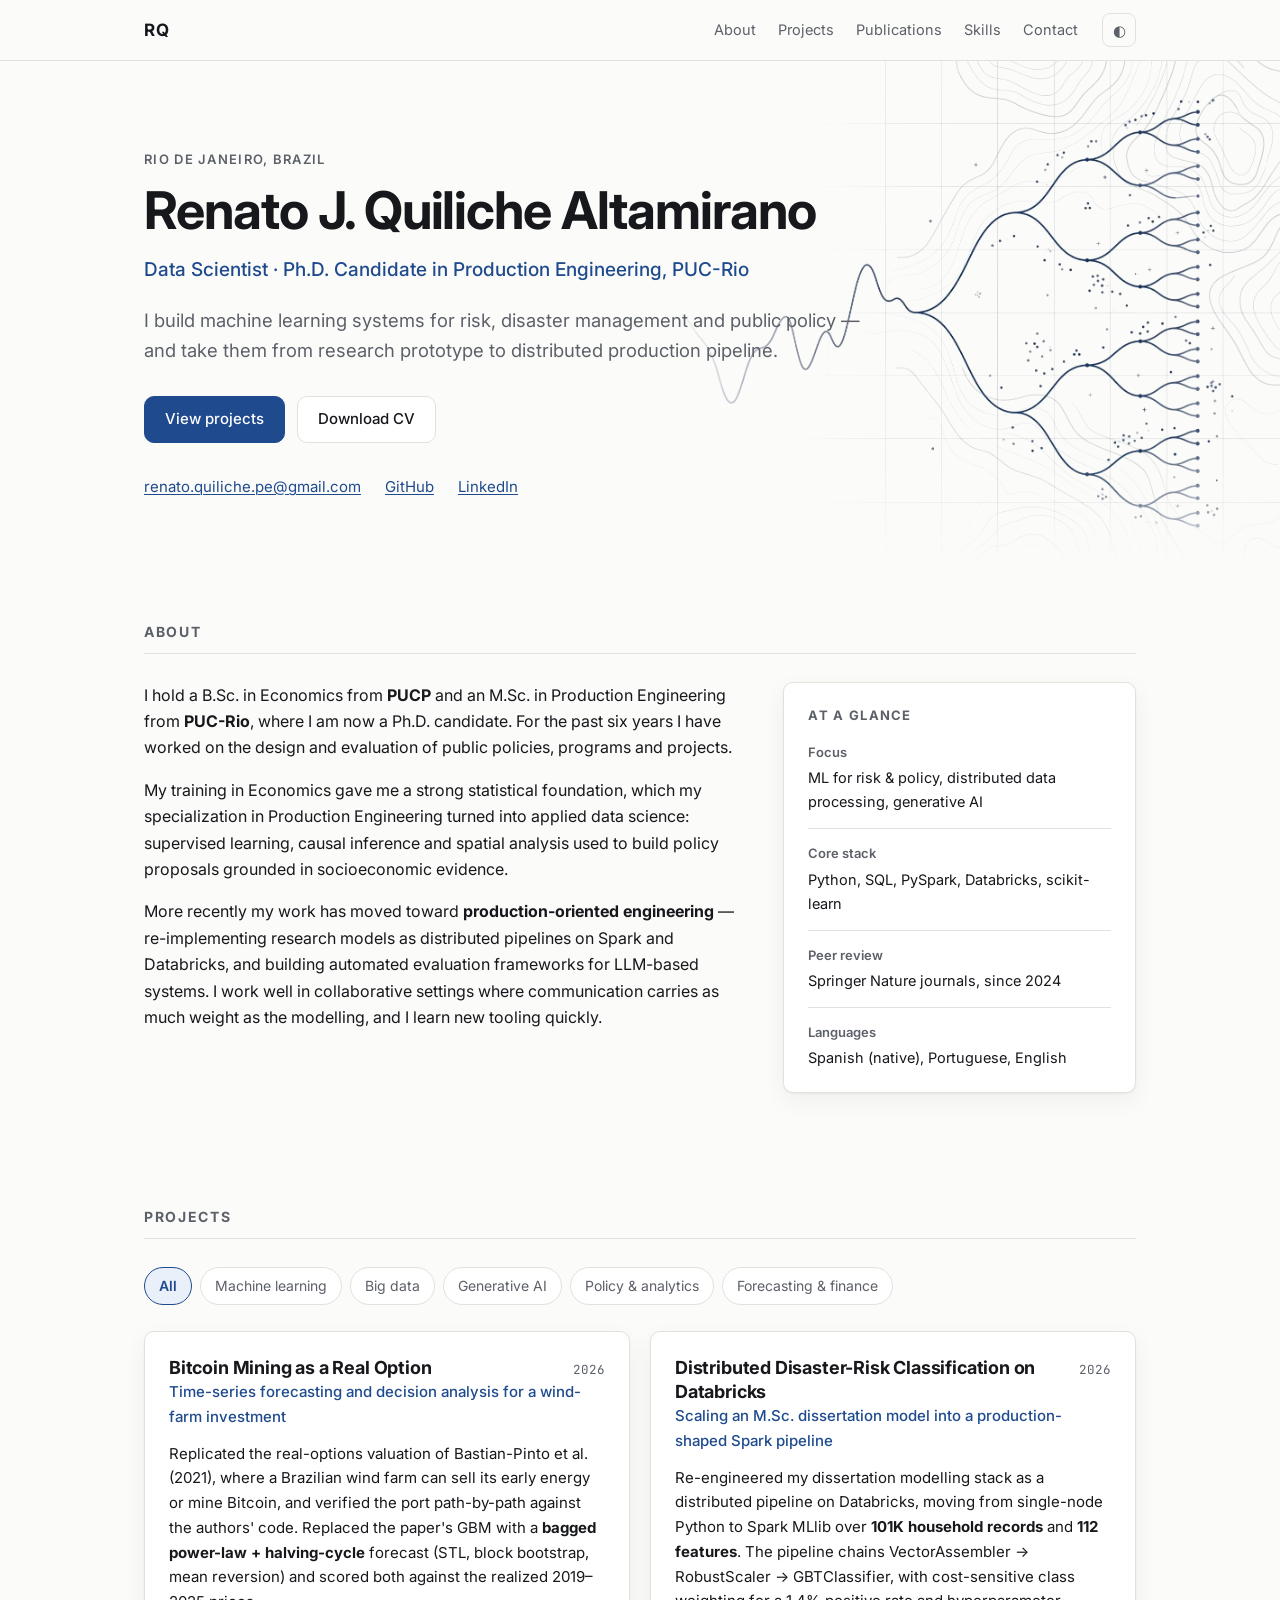
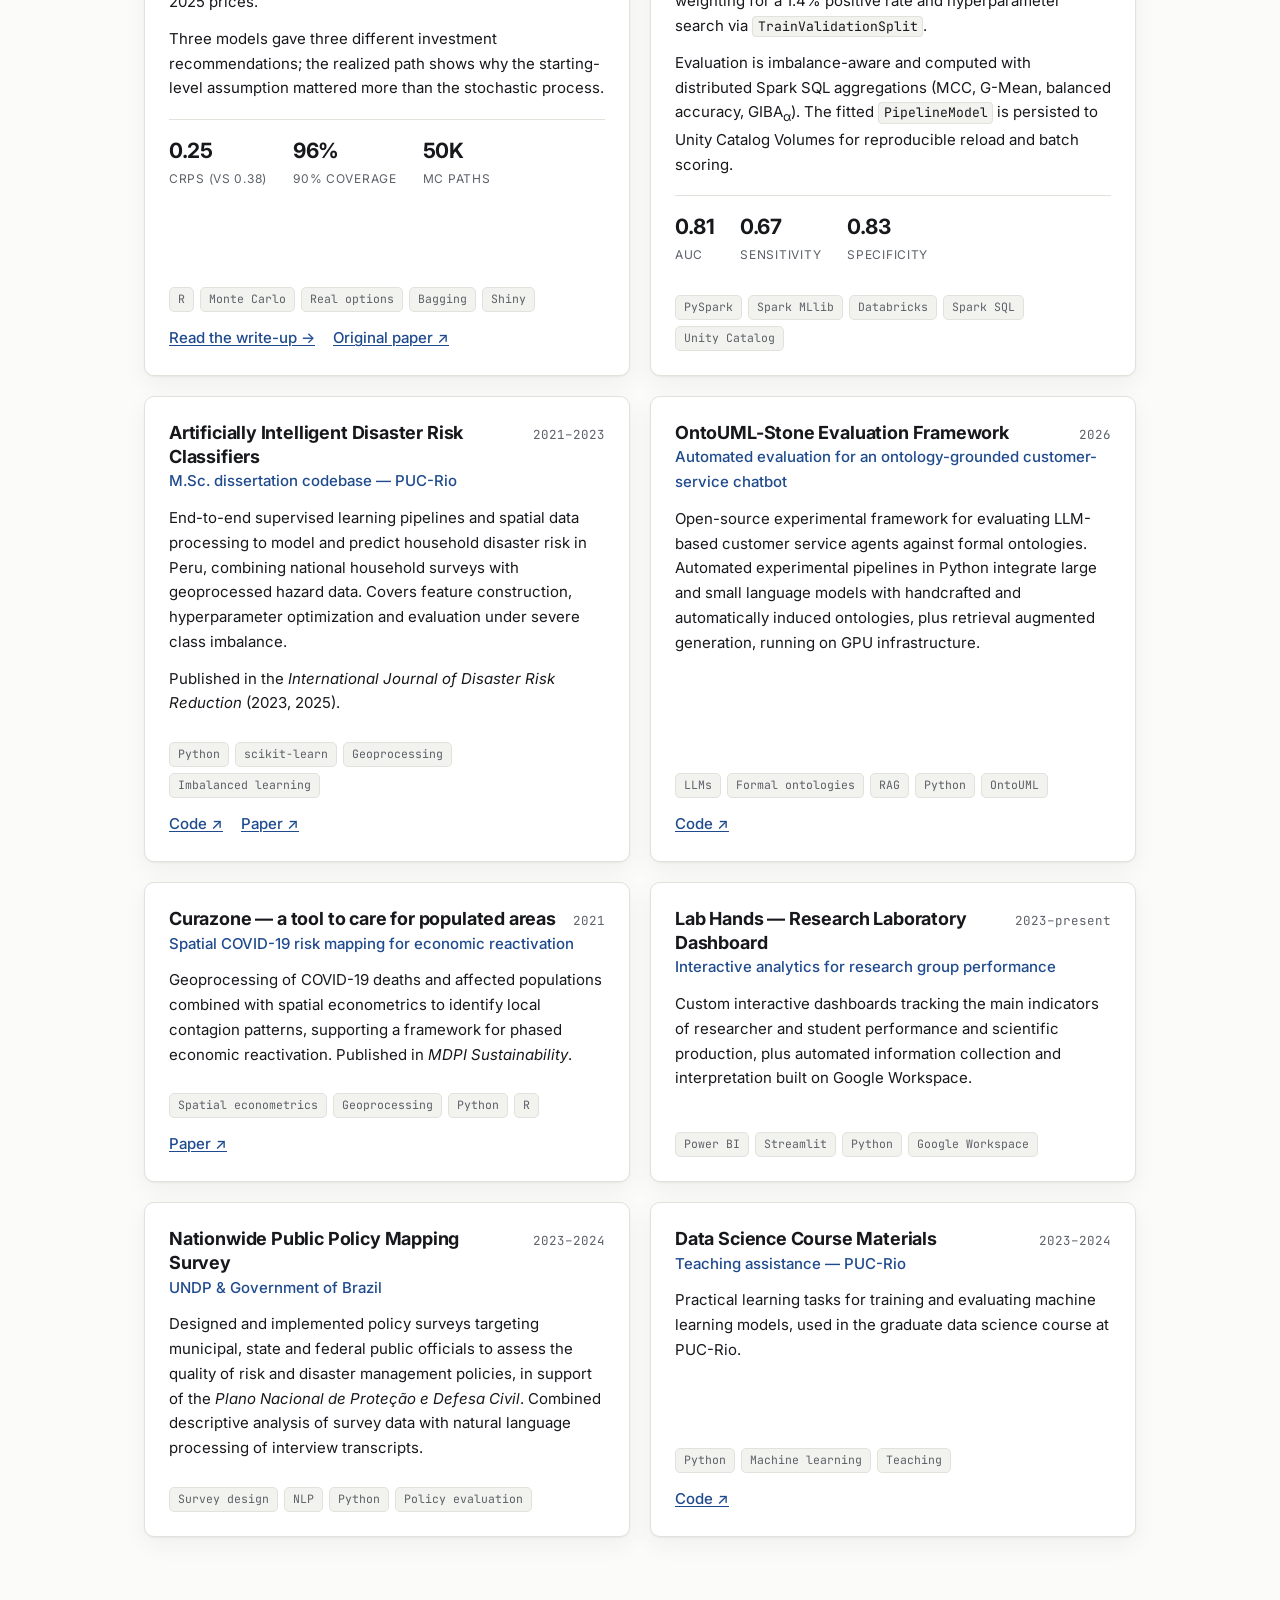
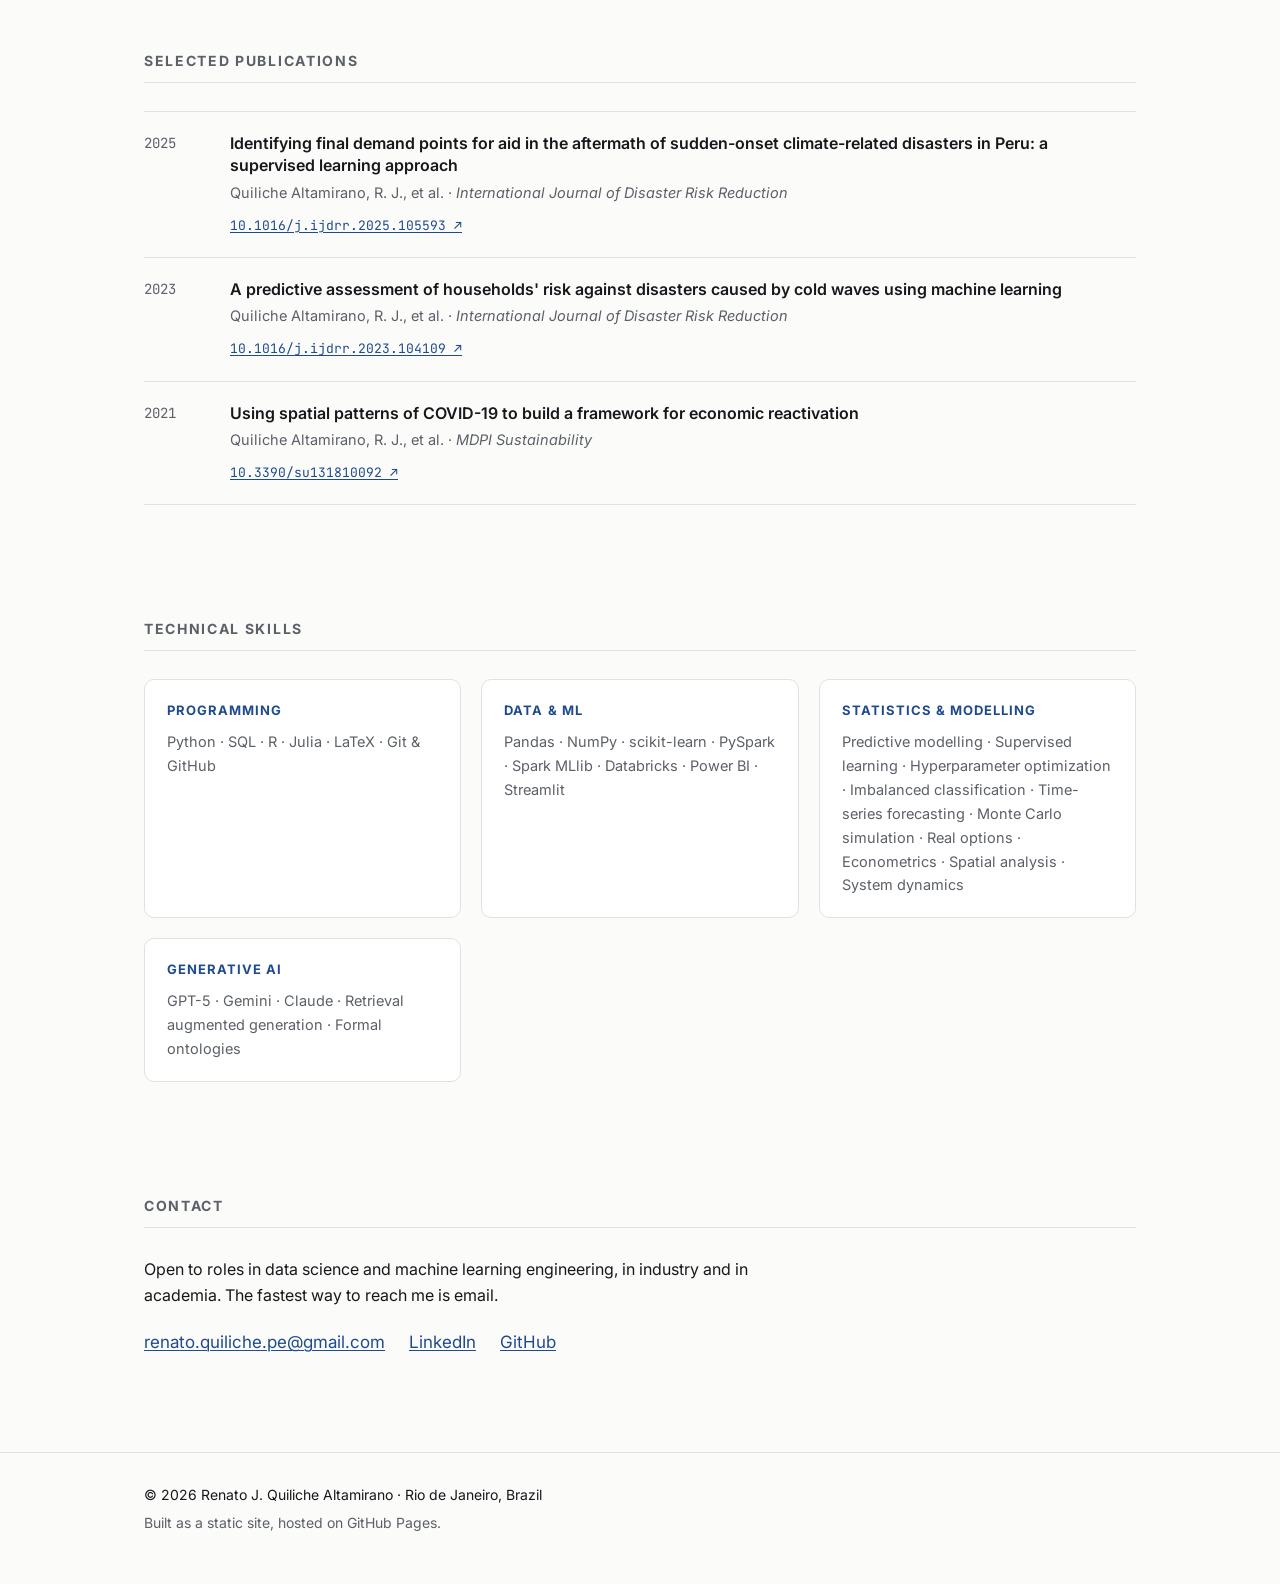
==== commit 02316b07: "Add hero artwork to the landing page and a link-preview image The artwork sits on the right of the i" ====
--- a/index.html
+++ b/index.html
@@ -11,6 +11,11 @@
 <meta property="og:title" content="Renato Quiliche — Data Scientist">
 <meta property="og:description" content="Machine learning for risk, disaster management and public policy — from research prototype to distributed production pipeline.">
 <meta property="og:url" content="https://renatoquiliche.github.io/">
+<meta property="og:image" content="https://renatoquiliche.github.io/assets/img/og-image.jpg">
+<meta property="og:image:width" content="1200">
+<meta property="og:image:height" content="628">
+<meta property="og:image:alt" content="A time series that branches into a decision tree over a faint topographic map">
+<meta name="twitter:card" content="summary_large_image">
 
 <link rel="preconnect" href="https://fonts.googleapis.com">
 <link rel="preconnect" href="https://fonts.gstatic.com" crossorigin>
@@ -41,7 +46,8 @@
 <main id="main">
 
   <!-- ============ HERO ============ -->
-  <section class="hero wrap" id="top">
+  <section class="hero hero-art" id="top">
+    <div class="wrap">
     <p class="eyebrow">Rio de Janeiro, Brazil</p>
     <h1>Renato J. Quiliche Altamirano</h1>
     <p class="role">Data Scientist &middot; Ph.D. Candidate in Production Engineering, PUC-Rio</p>
@@ -58,6 +64,7 @@
       <li><a href="https://github.com/renatoquiliche" rel="me noopener">GitHub</a></li>
       <li><a href="https://www.linkedin.com/in/renato-quiliche/" rel="me noopener">LinkedIn</a></li>
     </ul>
+    </div>
   </section>
 
   <!-- ============ ABOUT ============ -->
--- a/assets/css/style.css
+++ b/assets/css/style.css
@@ -137,6 +137,52 @@
 
 .hero { padding: 88px 24px 64px; }
 
+/* Full-bleed artwork behind the landing hero. The image's off-white
+   background is blended into the page, and inverted for dark mode. */
+.hero-art {
+  position: relative;
+  isolation: isolate;
+  overflow: hidden;
+  padding-inline: 0;
+  background: var(--bg);
+}
+.hero-art::before {
+  content: "";
+  position: absolute; top: 0; right: 0; bottom: 0; z-index: -1;
+  width: 56%;
+  background: url("../img/hero.jpg") right center / cover no-repeat;
+  mix-blend-mode: darken;
+  -webkit-mask-image: linear-gradient(to right, transparent 10%, #000 45%),
+                      linear-gradient(to bottom, #000 80%, transparent);
+  -webkit-mask-composite: source-in;
+  mask-image: linear-gradient(to right, transparent 10%, #000 45%),
+              linear-gradient(to bottom, #000 80%, transparent);
+  mask-composite: intersect;
+}
+@media (prefers-color-scheme: dark) {
+  :root:not([data-theme="light"]) .hero-art::before {
+    filter: invert(1) hue-rotate(180deg);
+    mix-blend-mode: lighten;
+  }
+}
+:root[data-theme="dark"] .hero-art::before {
+  filter: invert(1) hue-rotate(180deg);
+  mix-blend-mode: lighten;
+}
+/* Narrow screens: the art moves below the call-to-action as a strip. */
+@media (max-width: 1180px) {
+  .hero-art { padding-bottom: 240px; }
+  .hero-art::before {
+    width: min(100%, 520px); top: auto; height: 280px;
+    background-size: auto 280px;
+    background-position: right bottom;
+    -webkit-mask-image: linear-gradient(to bottom, transparent, #000 30%, #000 85%, transparent),
+                        linear-gradient(to right, transparent, #000 35%);
+    mask-image: linear-gradient(to bottom, transparent, #000 30%, #000 85%, transparent),
+                linear-gradient(to right, transparent, #000 35%);
+  }
+}
+
 .eyebrow {
   margin: 0 0 12px;
   font-size: 13px; letter-spacing: .1em; text-transform: uppercase;
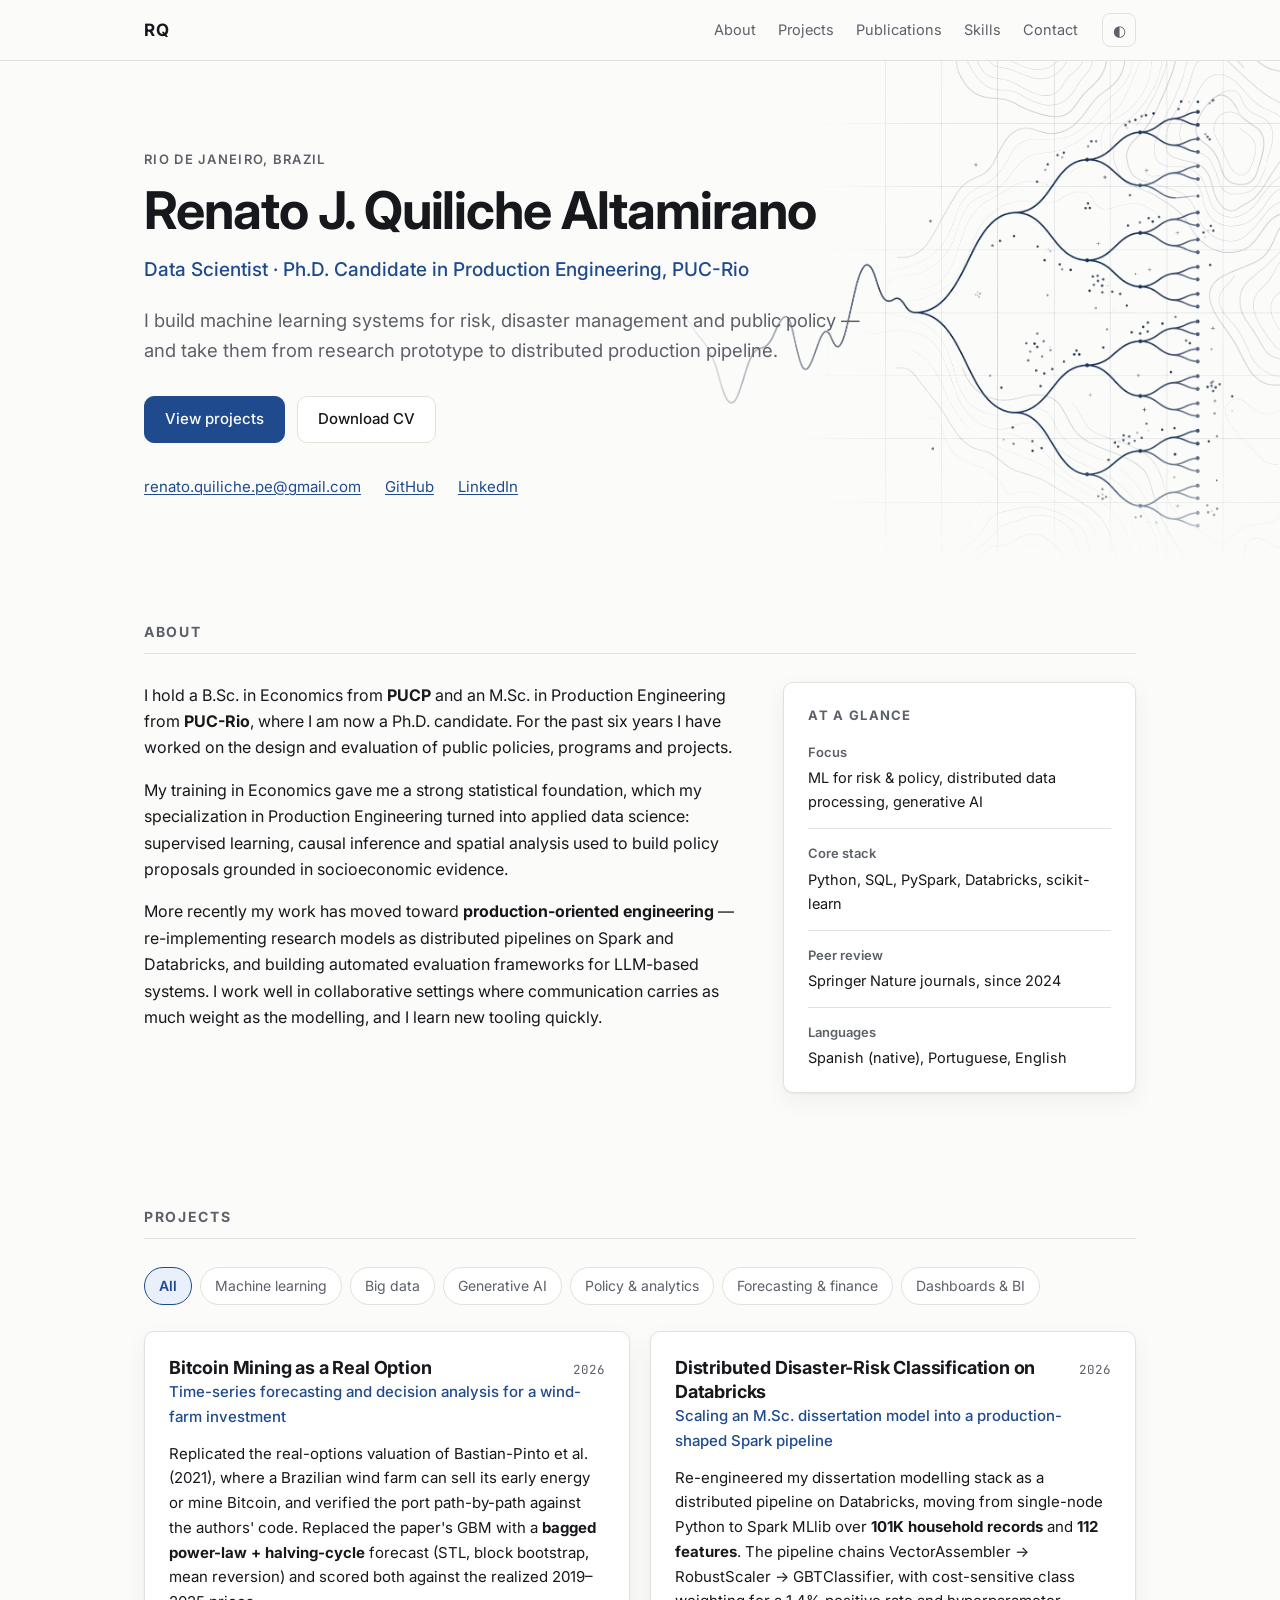
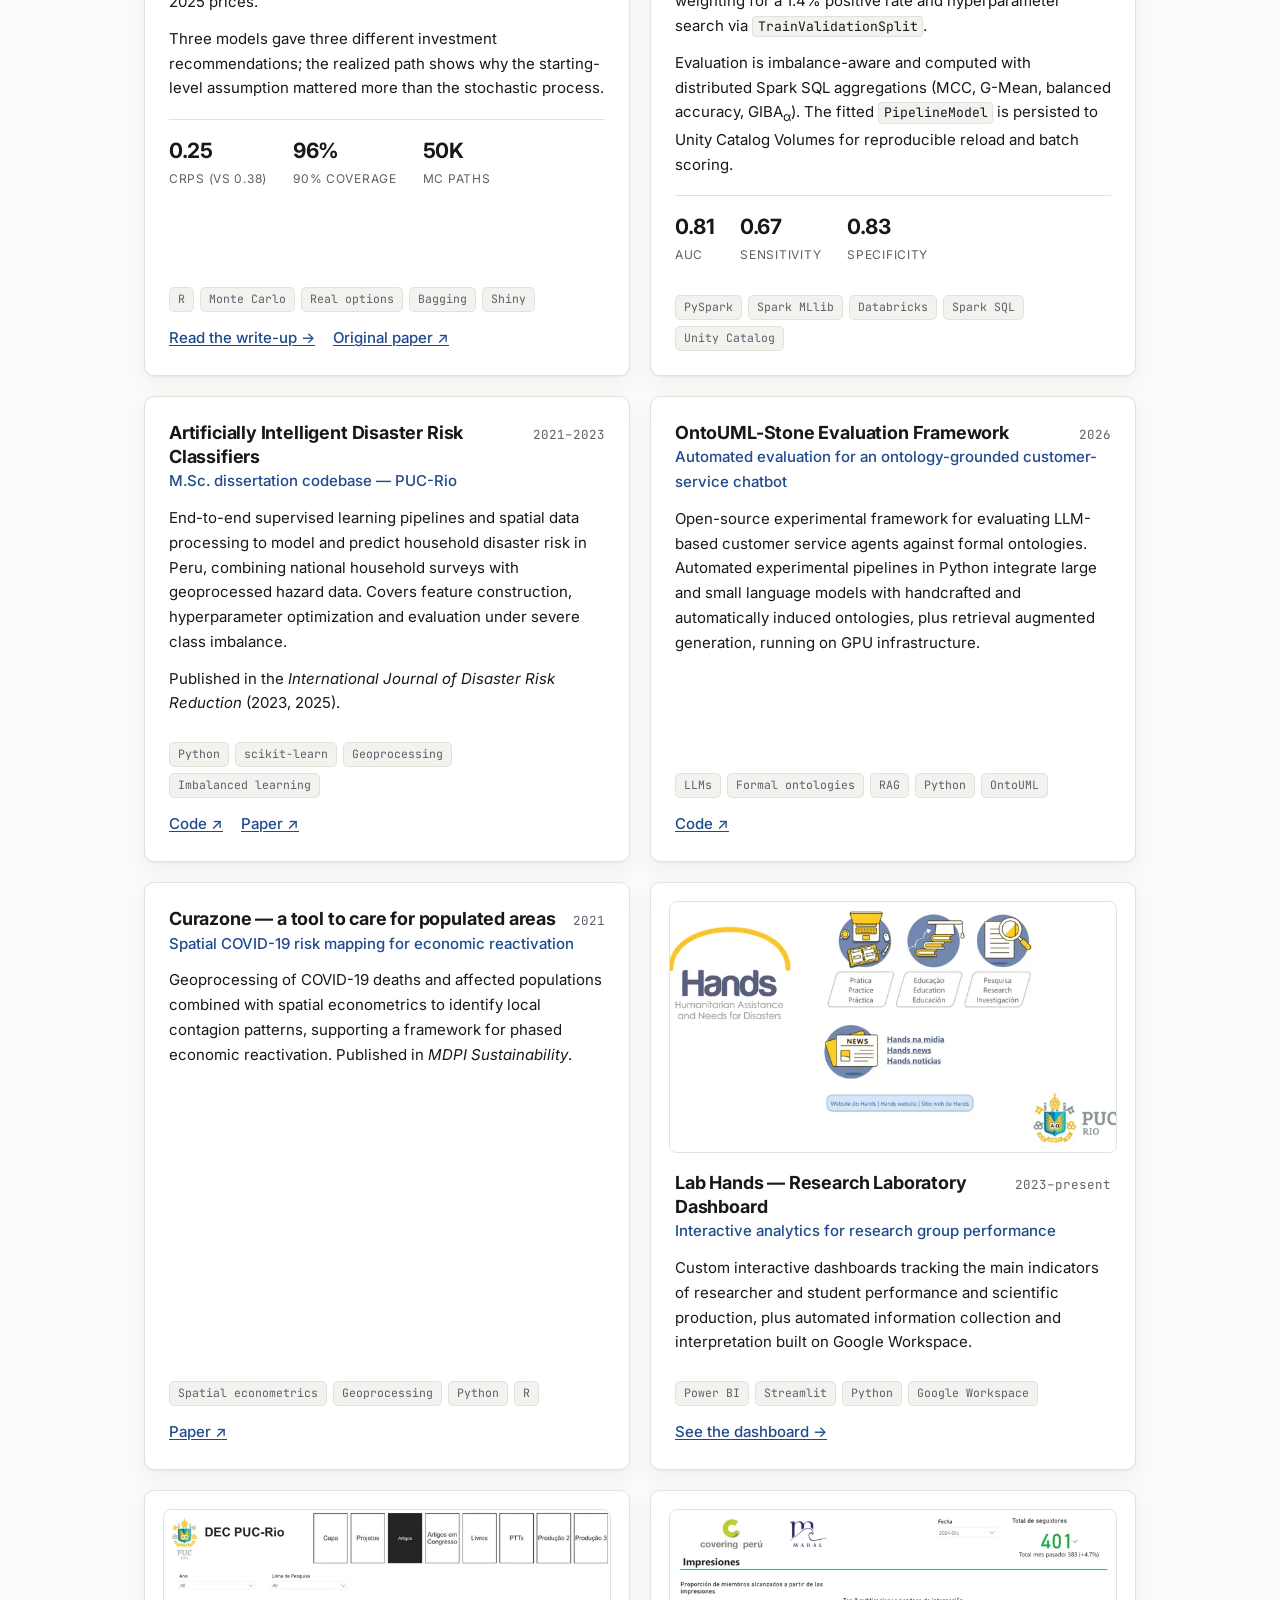
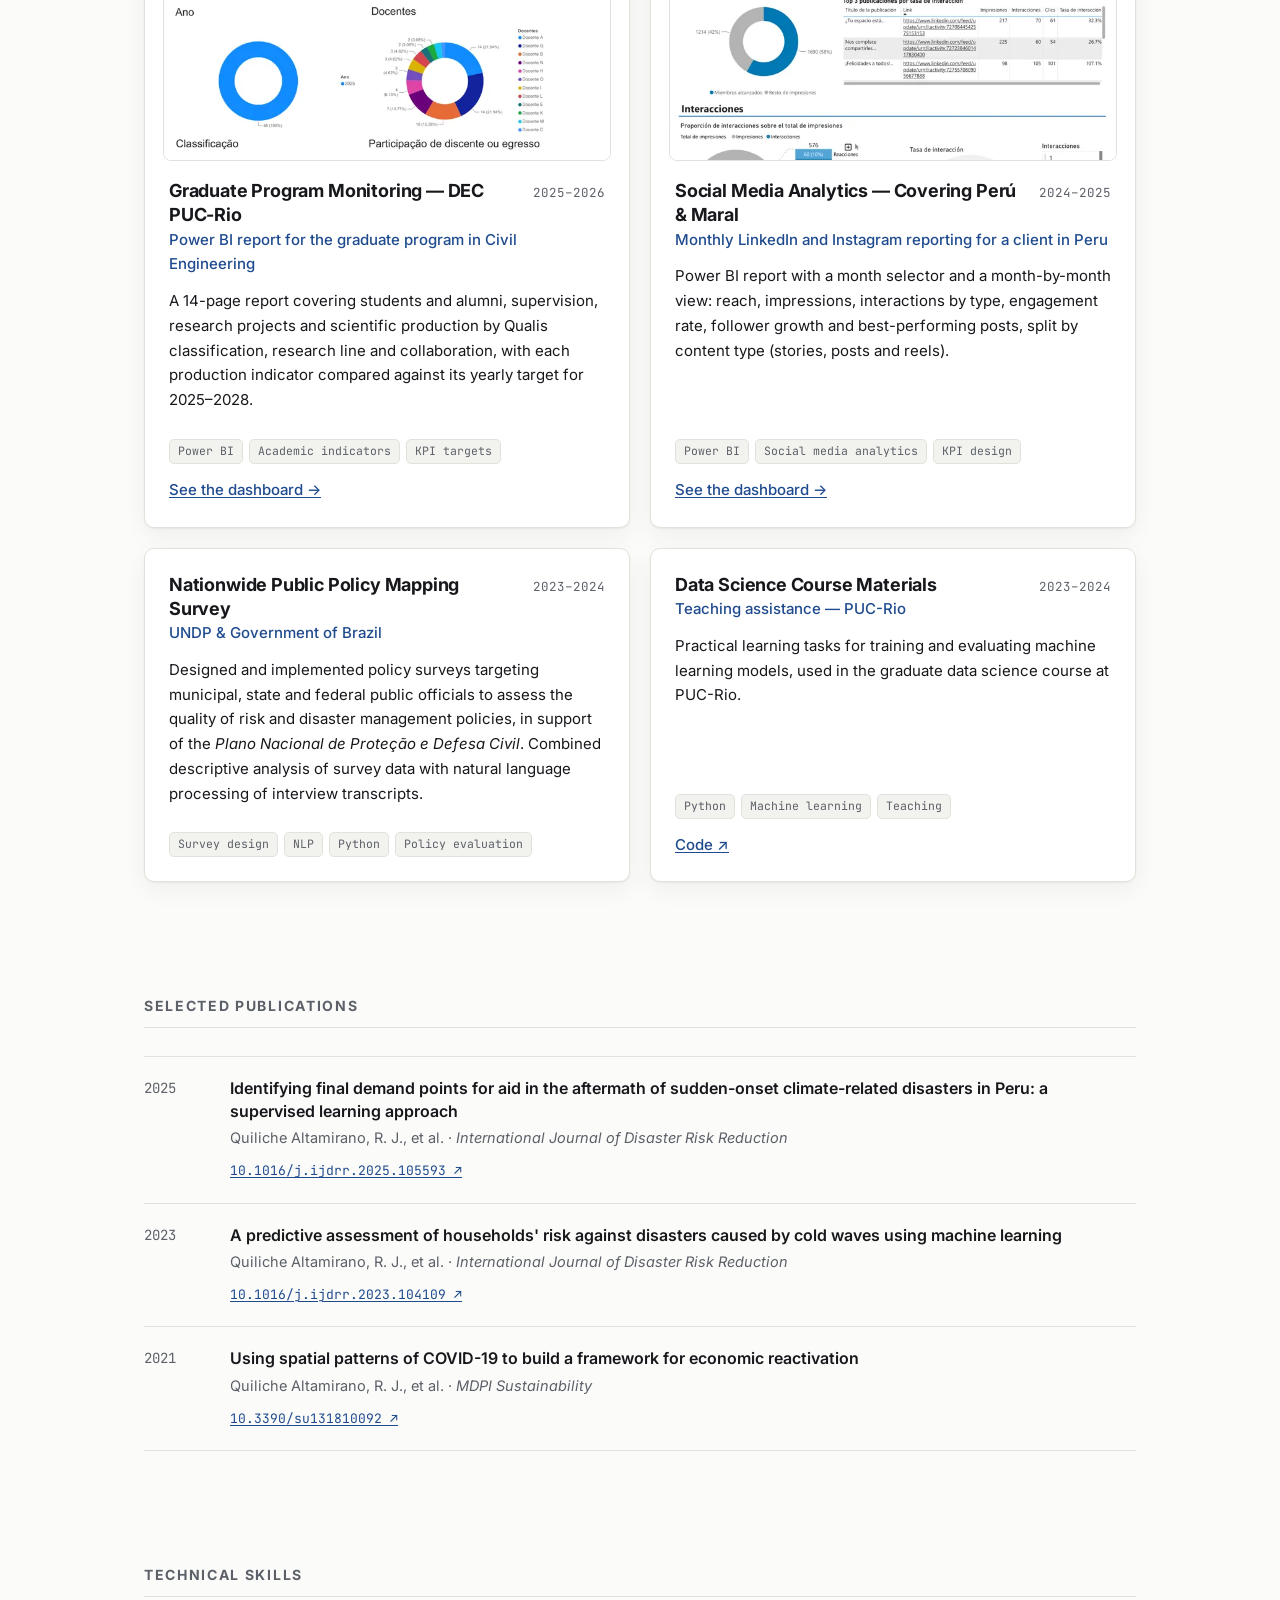
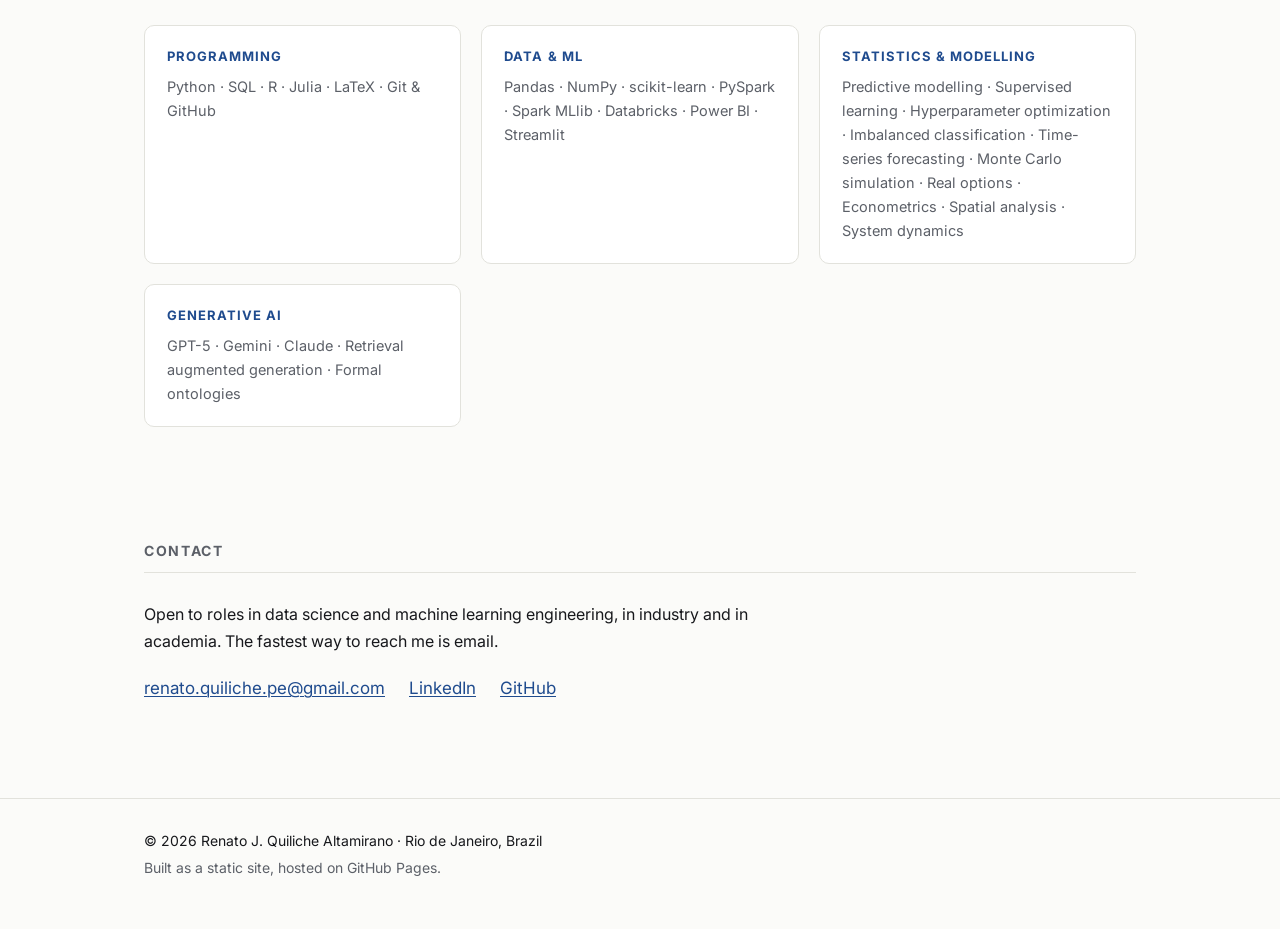
==== commit b4a68a54: "Add dashboards page with Power BI screenshots New projects/dashboards.html showing three Power BI re" ====
--- a/index.html
+++ b/index.html
@@ -112,6 +112,7 @@
       <button class="chip" data-filter="genai" type="button">Generative AI</button>
       <button class="chip" data-filter="policy" type="button">Policy &amp; analytics</button>
       <button class="chip" data-filter="finance" type="button">Forecasting &amp; finance</button>
+      <button class="chip" data-filter="bi" type="button">Dashboards &amp; BI</button>
     </div>
 
     <div class="cards" id="project-list">
@@ -243,7 +244,10 @@
       </article>
 
       <!-- 5 -->
-      <article class="card" data-tags="policy">
+      <article class="card" data-tags="policy bi">
+        <a class="card-thumb" href="projects/dashboards.html#hands" tabindex="-1" aria-hidden="true">
+          <img src="assets/img/dashboards/hands/cover-thumb.webp" width="720" height="384" loading="lazy" alt="">
+        </a>
         <div class="card-head">
           <h3>Lab Hands — Research Laboratory Dashboard</h3>
           <span class="year">2023–present</span>
@@ -257,9 +261,58 @@
         <ul class="tags">
           <li>Power BI</li><li>Streamlit</li><li>Python</li><li>Google Workspace</li>
         </ul>
+        <p class="card-links">
+          <a href="projects/dashboards.html#hands">See the dashboard&nbsp;→</a>
+        </p>
       </article>
 
       <!-- 6 -->
+      <article class="card" data-tags="policy bi">
+        <a class="card-thumb" href="projects/dashboards.html#dec" tabindex="-1" aria-hidden="true">
+          <img src="assets/img/dashboards/dec/articles-thumb.webp" width="720" height="999" loading="lazy" alt="">
+        </a>
+        <div class="card-head">
+          <h3>Graduate Program Monitoring — DEC PUC-Rio</h3>
+          <span class="year">2025–2026</span>
+        </div>
+        <p class="card-sub">Power BI report for the graduate program in Civil Engineering</p>
+        <p>
+          A 14-page report covering students and alumni, supervision, research projects and scientific
+          production by Qualis classification, research line and collaboration, with each production
+          indicator compared against its yearly target for 2025–2028.
+        </p>
+        <ul class="tags">
+          <li>Power BI</li><li>Academic indicators</li><li>KPI targets</li>
+        </ul>
+        <p class="card-links">
+          <a href="projects/dashboards.html#dec">See the dashboard&nbsp;→</a>
+        </p>
+      </article>
+
+      <!-- 7 -->
+      <article class="card" data-tags="bi">
+        <a class="card-thumb" href="projects/dashboards.html#social" tabindex="-1" aria-hidden="true">
+          <img src="assets/img/dashboards/covering/linkedin-month-thumb.webp" width="720" height="1040" loading="lazy" alt="">
+        </a>
+        <div class="card-head">
+          <h3>Social Media Analytics — Covering Perú &amp; Maral</h3>
+          <span class="year">2024–2025</span>
+        </div>
+        <p class="card-sub">Monthly LinkedIn and Instagram reporting for a client in Peru</p>
+        <p>
+          Power BI report with a month selector and a month-by-month view: reach, impressions,
+          interactions by type, engagement rate, follower growth and best-performing posts, split by
+          content type (stories, posts and reels).
+        </p>
+        <ul class="tags">
+          <li>Power BI</li><li>Social media analytics</li><li>KPI design</li>
+        </ul>
+        <p class="card-links">
+          <a href="projects/dashboards.html#social">See the dashboard&nbsp;→</a>
+        </p>
+      </article>
+
+      <!-- 8 -->
       <article class="card" data-tags="policy genai">
         <div class="card-head">
           <h3>Nationwide Public Policy Mapping Survey</h3>
@@ -277,7 +330,7 @@
         </ul>
       </article>
 
-      <!-- 7 -->
+      <!-- 9 -->
       <article class="card" data-tags="ml">
         <div class="card-head">
           <h3>Data Science Course Materials</h3>
--- a/assets/css/style.css
+++ b/assets/css/style.css
@@ -361,6 +361,23 @@
 
 .card-links { display: flex; gap: 18px; margin: 14px 0 0 !important; font-size: 14.5px; font-weight: 500; }
 
+/* Screenshot preview at the top of a card, cropped to its upper part. */
+.card-thumb {
+  display: block;
+  aspect-ratio: 16 / 9;
+  margin: -6px -6px 18px;
+  background: #fff;
+  border: 1px solid var(--border);
+  border-radius: 8px;
+  overflow: hidden;
+}
+.card-thumb img {
+  display: block; width: 100%; height: 100%;
+  object-fit: cover; object-position: top center;
+  transition: transform .3s ease;
+}
+.card-thumb:hover img { transform: scale(1.02); }
+
 /* ---------- publications ---------- */
 
 .pubs { list-style: none; margin: 0; padding: 0; }
@@ -439,6 +456,20 @@
   .fig-wide .fig-frame img { width: 640px; max-width: none; }
 }
 
+/* Screenshot galleries: two columns (three with .shots-3), one on phones. */
+.shots {
+  display: grid;
+  grid-template-columns: repeat(2, minmax(0, 1fr));
+  gap: 24px;
+  align-items: start;
+  margin: 24px 0 8px;
+}
+.shots-3 { grid-template-columns: repeat(3, minmax(0, 1fr)); }
+.shots .fig { margin: 0; }
+.shot-wide { grid-column: 1 / -1; }
+@media (max-width: 860px) { .shots-3 { grid-template-columns: repeat(2, minmax(0, 1fr)); } }
+@media (max-width: 640px) { .shots, .shots-3 { grid-template-columns: 1fr; } }
+
 .eq {
   margin: 18px 0 10px;
   padding: 6px 20px;
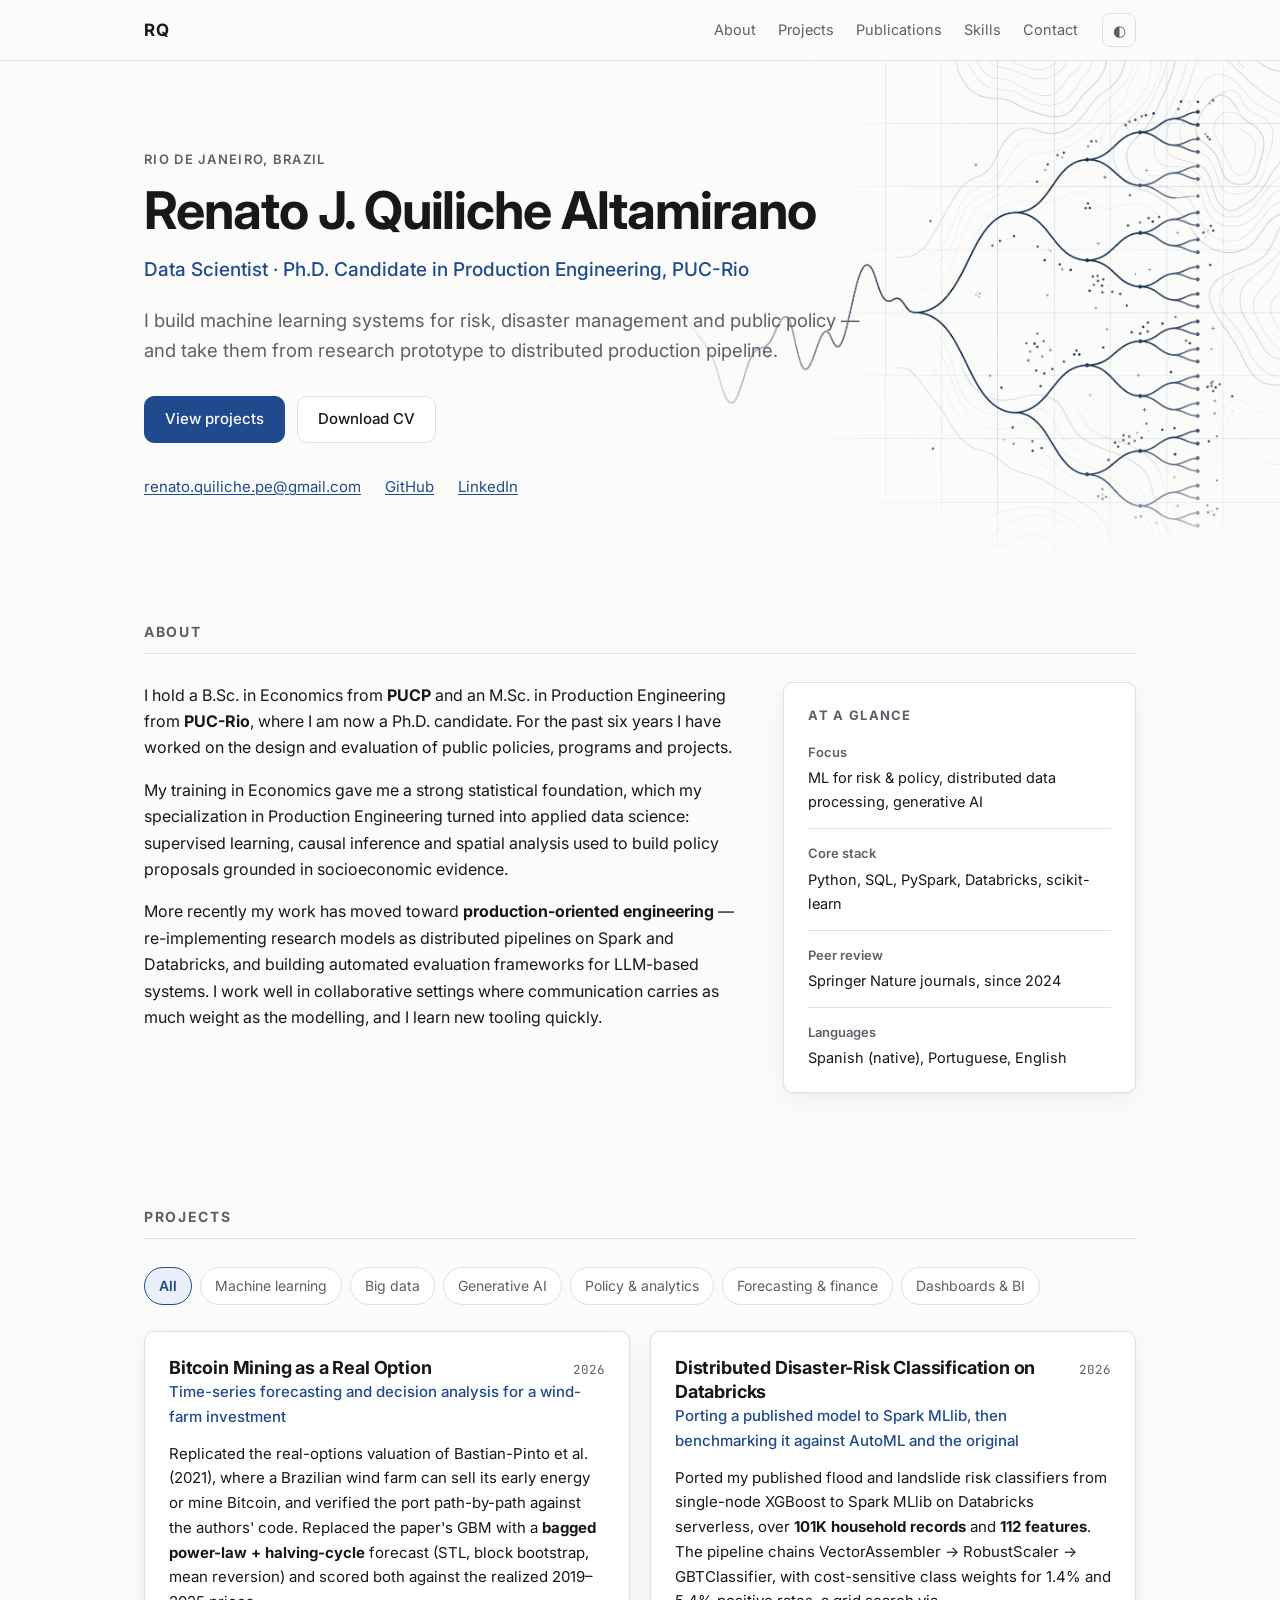
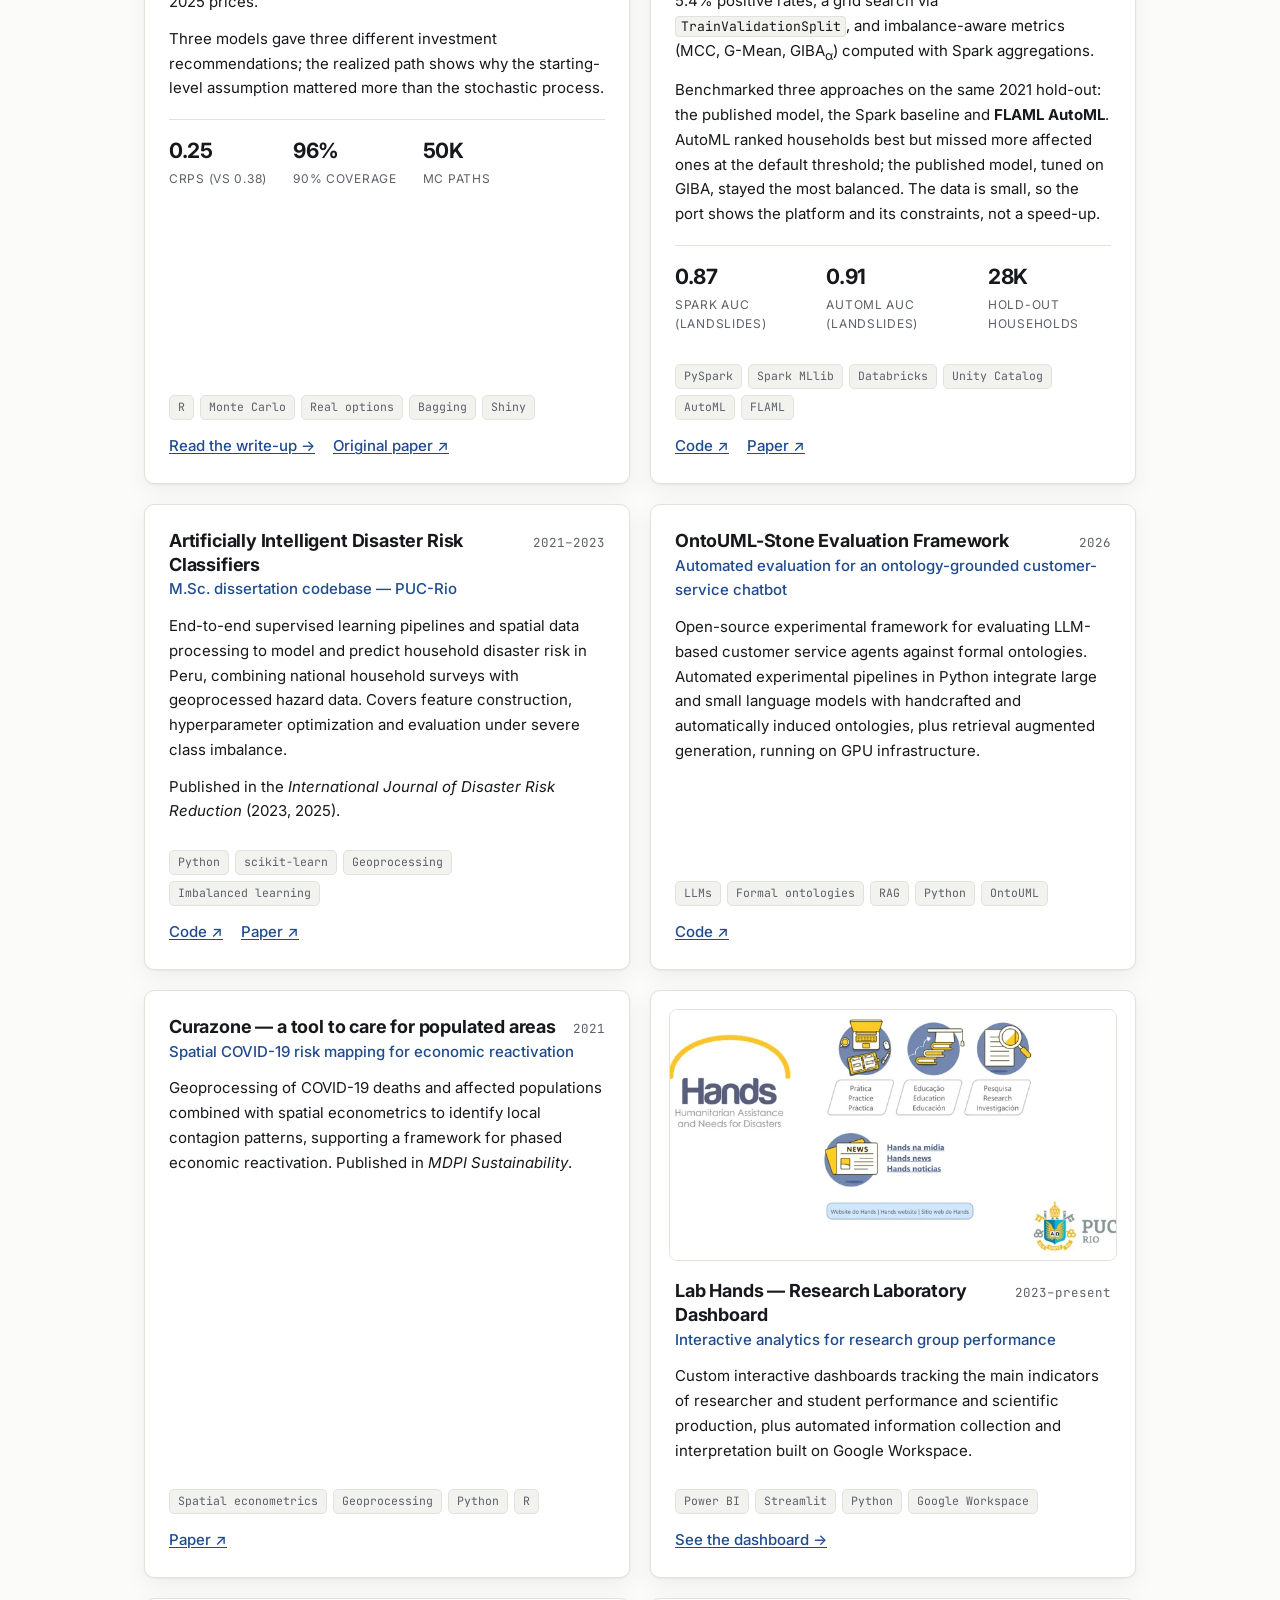
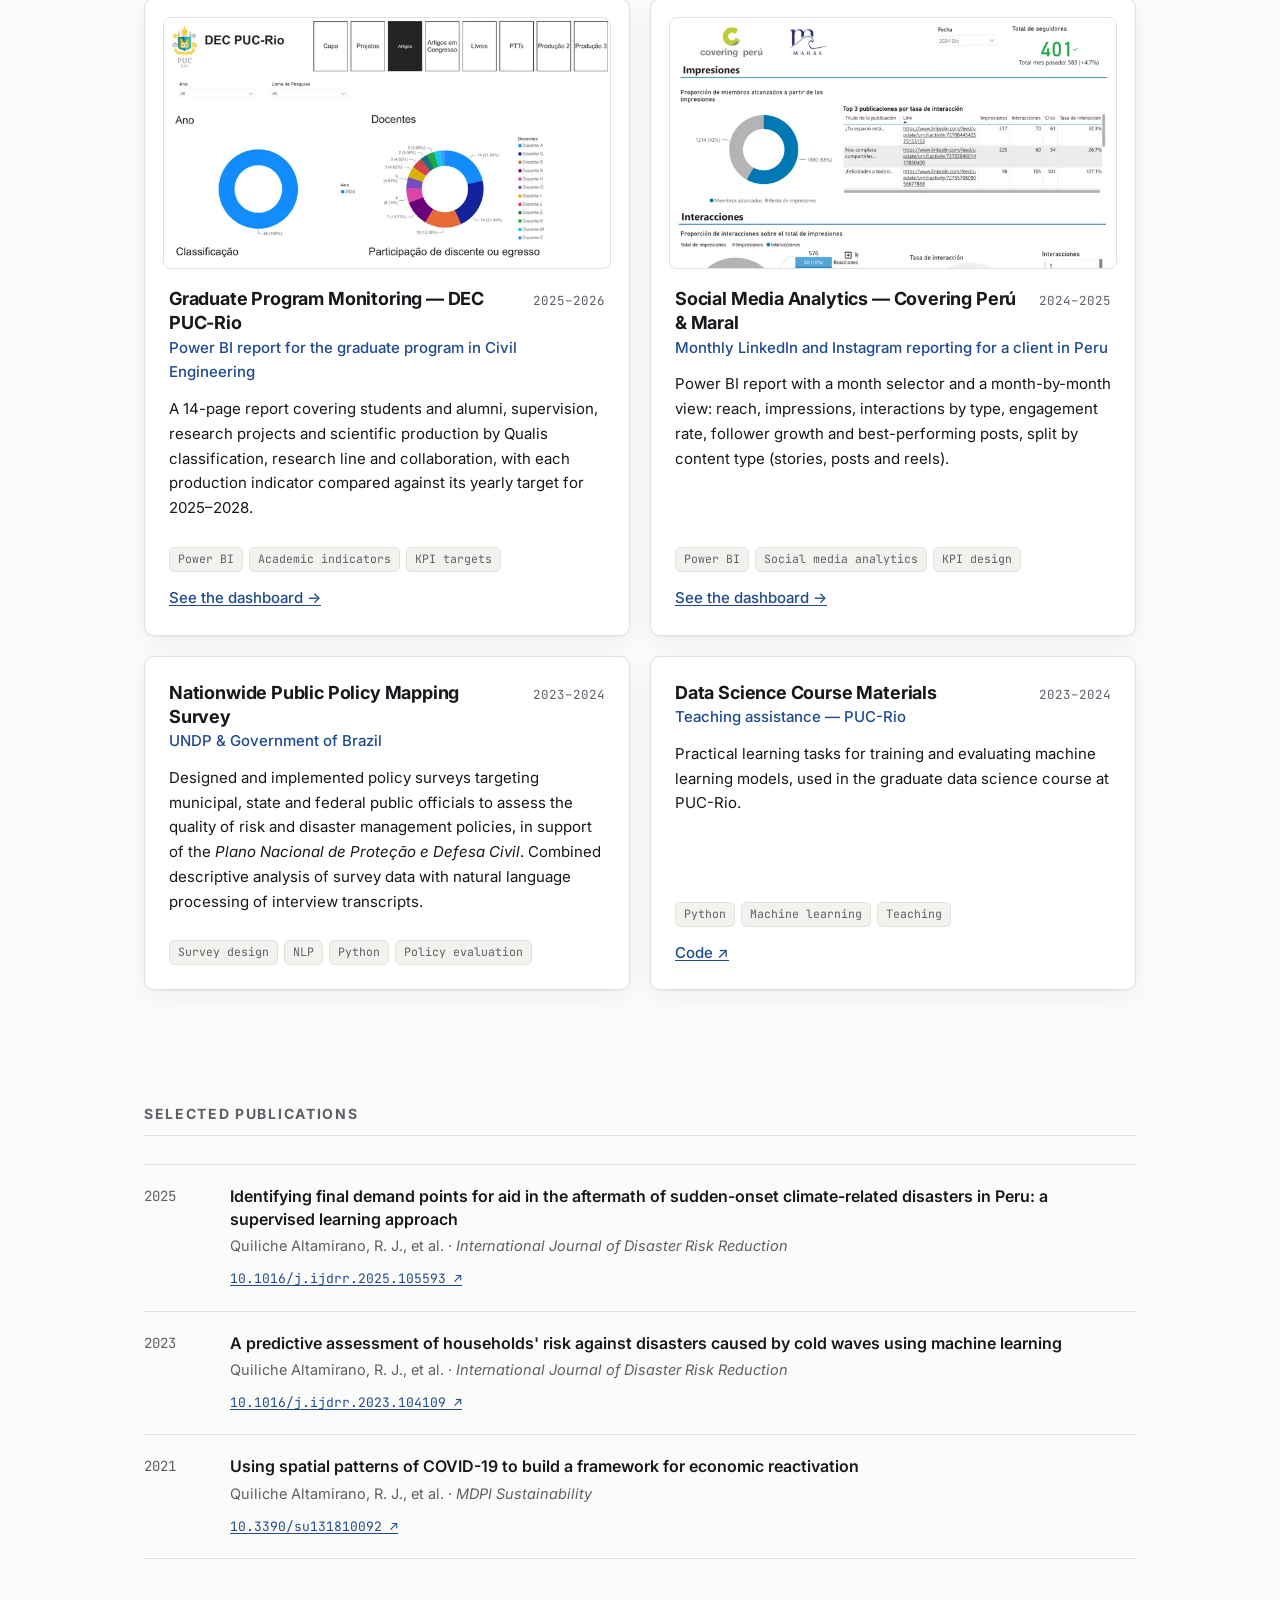
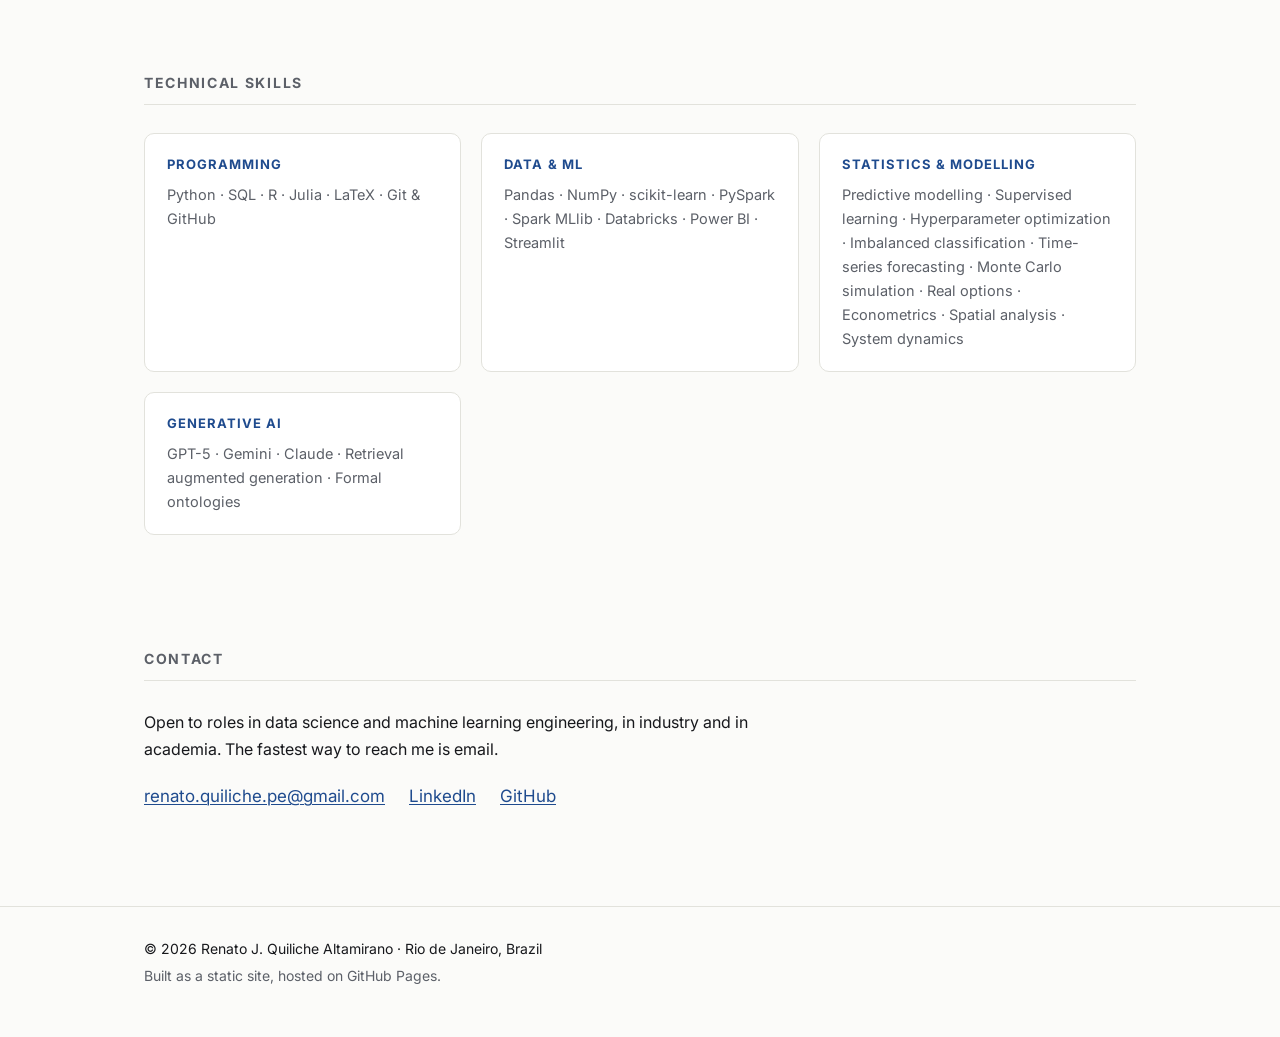
==== commit eb46bc1d: "Update Databricks project card with AutoML benchmark and repo link Co-Authored-By: Claude Fable 5.2 " ====
--- a/index.html
+++ b/index.html
@@ -155,28 +155,33 @@
           <h3>Distributed Disaster-Risk Classification on Databricks</h3>
           <span class="year">2026</span>
         </div>
-        <p class="card-sub">Scaling an M.Sc. dissertation model into a production-shaped Spark pipeline</p>
-        <p>
-          Re-engineered my dissertation modelling stack as a distributed pipeline on Databricks, moving
-          from single-node Python to Spark MLlib over <strong>101K household records</strong> and
+        <p class="card-sub">Porting a published model to Spark MLlib, then benchmarking it against AutoML and the original</p>
+        <p>
+          Ported my published flood and landslide risk classifiers from single-node XGBoost to
+          Spark MLlib on Databricks serverless, over <strong>101K household records</strong> and
           <strong>112 features</strong>. The pipeline chains VectorAssembler → RobustScaler →
-          GBTClassifier, with cost-sensitive class weighting for a 1.4% positive rate and hyperparameter
-          search via <code>TrainValidationSplit</code>.
-        </p>
-        <p>
-          Evaluation is imbalance-aware and computed with distributed Spark SQL aggregations
-          (MCC, G-Mean, balanced accuracy, GIBA<sub>α</sub>). The fitted <code>PipelineModel</code> is
-          persisted to Unity Catalog Volumes for reproducible reload and batch scoring.
+          GBTClassifier, with cost-sensitive class weights for 1.4% and 5.4% positive rates, a grid
+          search via <code>TrainValidationSplit</code>, and imbalance-aware metrics (MCC, G-Mean,
+          GIBA<sub>α</sub>) computed with Spark aggregations.
+        </p>
+        <p>
+          Benchmarked three approaches on the same 2021 hold-out: the published model, the Spark
+          baseline and <strong>FLAML AutoML</strong>. AutoML ranked households best but missed more
+          affected ones at the default threshold; the published model, tuned on GIBA, stayed the most
+          balanced. The data is small, so the port shows the platform and its constraints, not a speed-up.
         </p>
         <ul class="metrics">
-          <li><b>0.81</b><span>AUC</span></li>
-          <li><b>0.67</b><span>Sensitivity</span></li>
-          <li><b>0.83</b><span>Specificity</span></li>
-        </ul>
-        <ul class="tags">
-          <li>PySpark</li><li>Spark MLlib</li><li>Databricks</li><li>Spark SQL</li><li>Unity Catalog</li>
-        </ul>
-        <!-- TODO: add repo link once the notebook is pushed -->
+          <li><b>0.87</b><span>Spark AUC (landslides)</span></li>
+          <li><b>0.91</b><span>AutoML AUC (landslides)</span></li>
+          <li><b>28K</b><span>hold-out households</span></li>
+        </ul>
+        <ul class="tags">
+          <li>PySpark</li><li>Spark MLlib</li><li>Databricks</li><li>Unity Catalog</li><li>AutoML</li><li>FLAML</li>
+        </ul>
+        <p class="card-links">
+          <a href="https://github.com/renatoquiliche/peru-disaster-risk-spark" rel="noopener">Code&nbsp;↗</a>
+          <a href="https://doi.org/10.1016/j.ijdrr.2025.105593" rel="noopener">Paper&nbsp;↗</a>
+        </p>
       </article>
 
       <!-- 2 -->
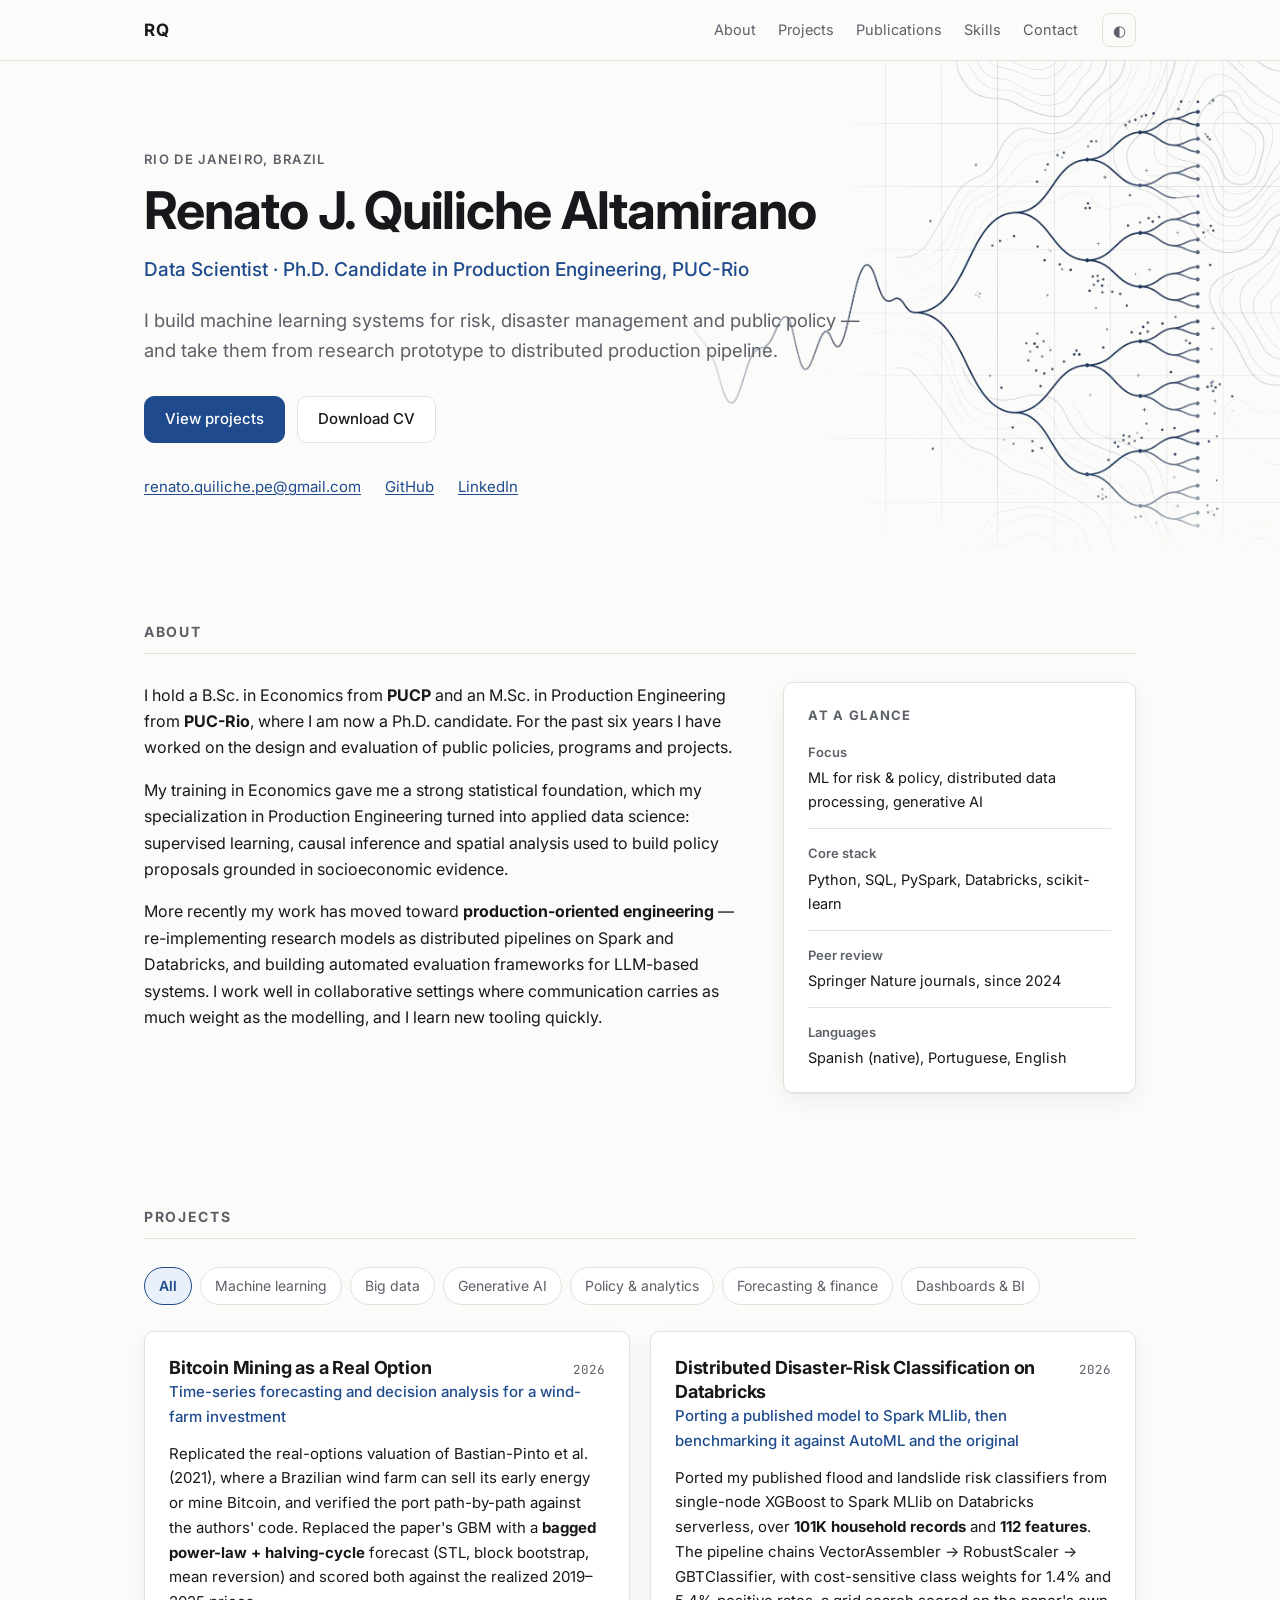
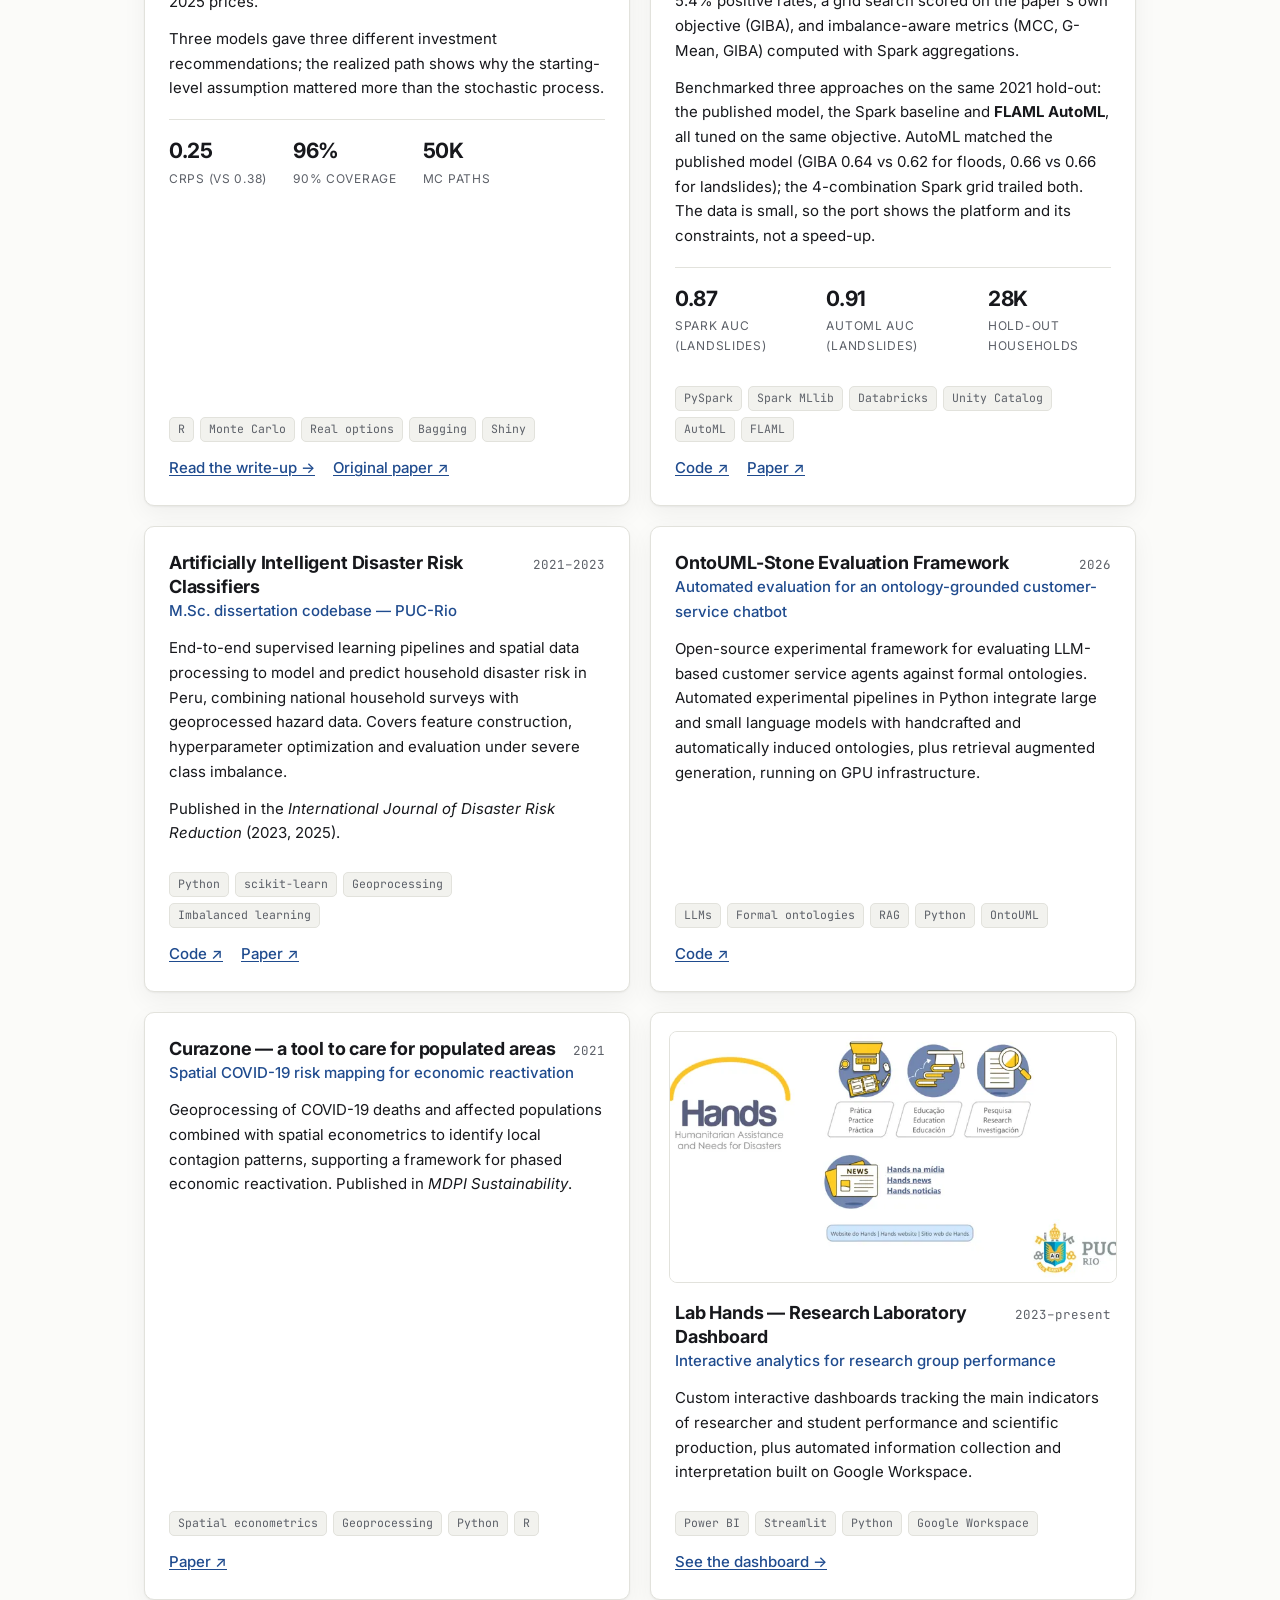
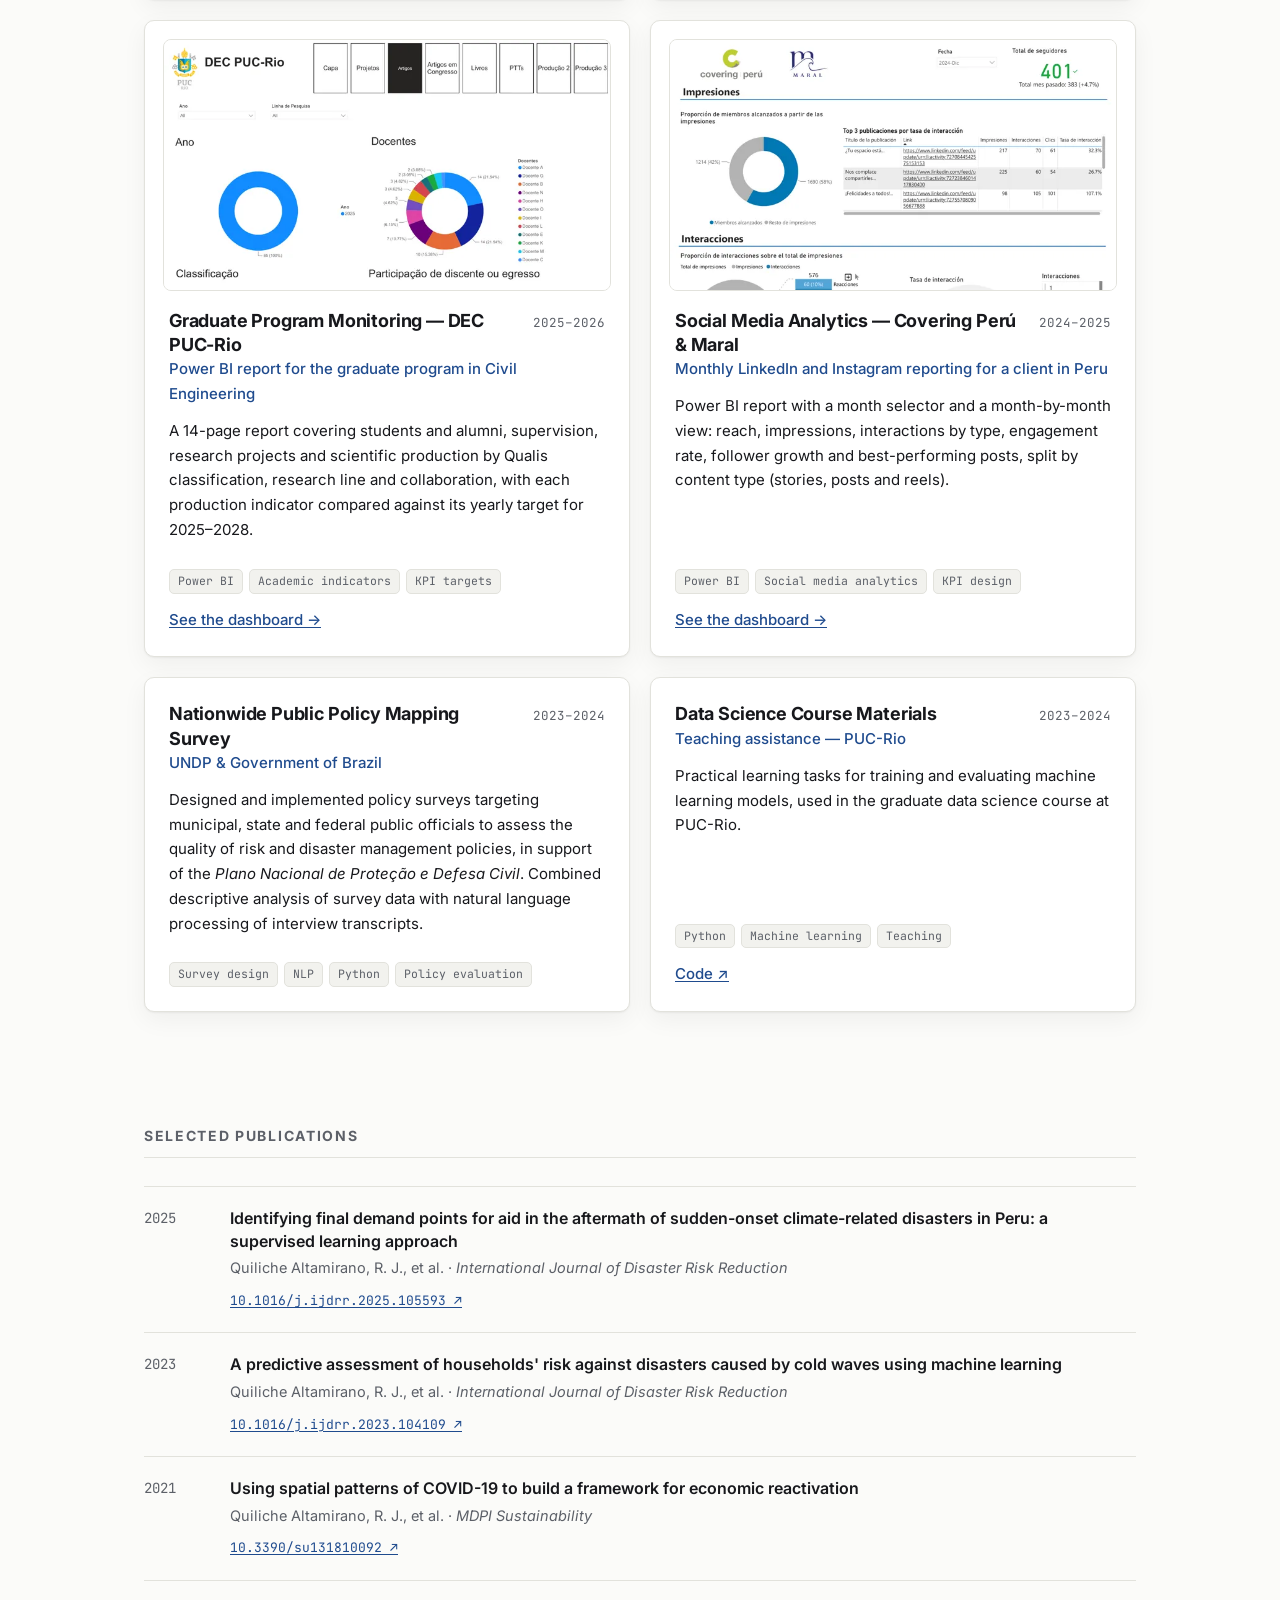
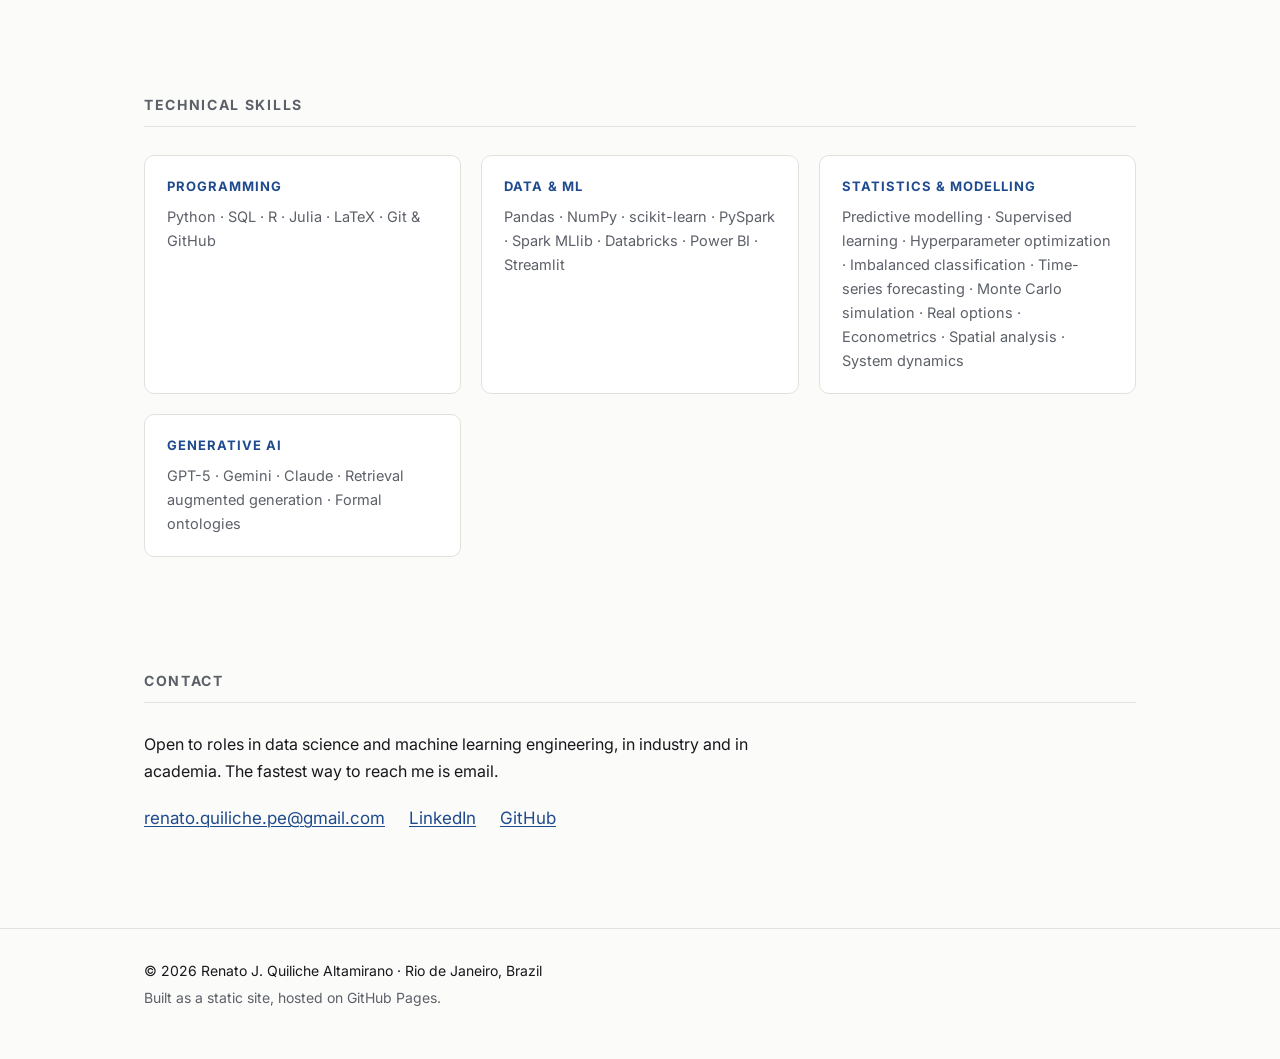
==== commit 142652b4: "Update Databricks project card for the same-objective comparison Co-Authored-By: Claude Fable 5.2 <n" ====
--- a/index.html
+++ b/index.html
@@ -161,14 +161,15 @@
           Spark MLlib on Databricks serverless, over <strong>101K household records</strong> and
           <strong>112 features</strong>. The pipeline chains VectorAssembler → RobustScaler →
           GBTClassifier, with cost-sensitive class weights for 1.4% and 5.4% positive rates, a grid
-          search via <code>TrainValidationSplit</code>, and imbalance-aware metrics (MCC, G-Mean,
-          GIBA<sub>α</sub>) computed with Spark aggregations.
+          search scored on the paper's own objective (GIBA), and imbalance-aware metrics (MCC,
+          G-Mean, GIBA) computed with Spark aggregations.
         </p>
         <p>
           Benchmarked three approaches on the same 2021 hold-out: the published model, the Spark
-          baseline and <strong>FLAML AutoML</strong>. AutoML ranked households best but missed more
-          affected ones at the default threshold; the published model, tuned on GIBA, stayed the most
-          balanced. The data is small, so the port shows the platform and its constraints, not a speed-up.
+          baseline and <strong>FLAML AutoML</strong>, all tuned on the same objective. AutoML matched
+          the published model (GIBA 0.64 vs 0.62 for floods, 0.66 vs 0.66 for landslides); the
+          4-combination Spark grid trailed both. The data is small, so the port shows the platform
+          and its constraints, not a speed-up.
         </p>
         <ul class="metrics">
           <li><b>0.87</b><span>Spark AUC (landslides)</span></li>
